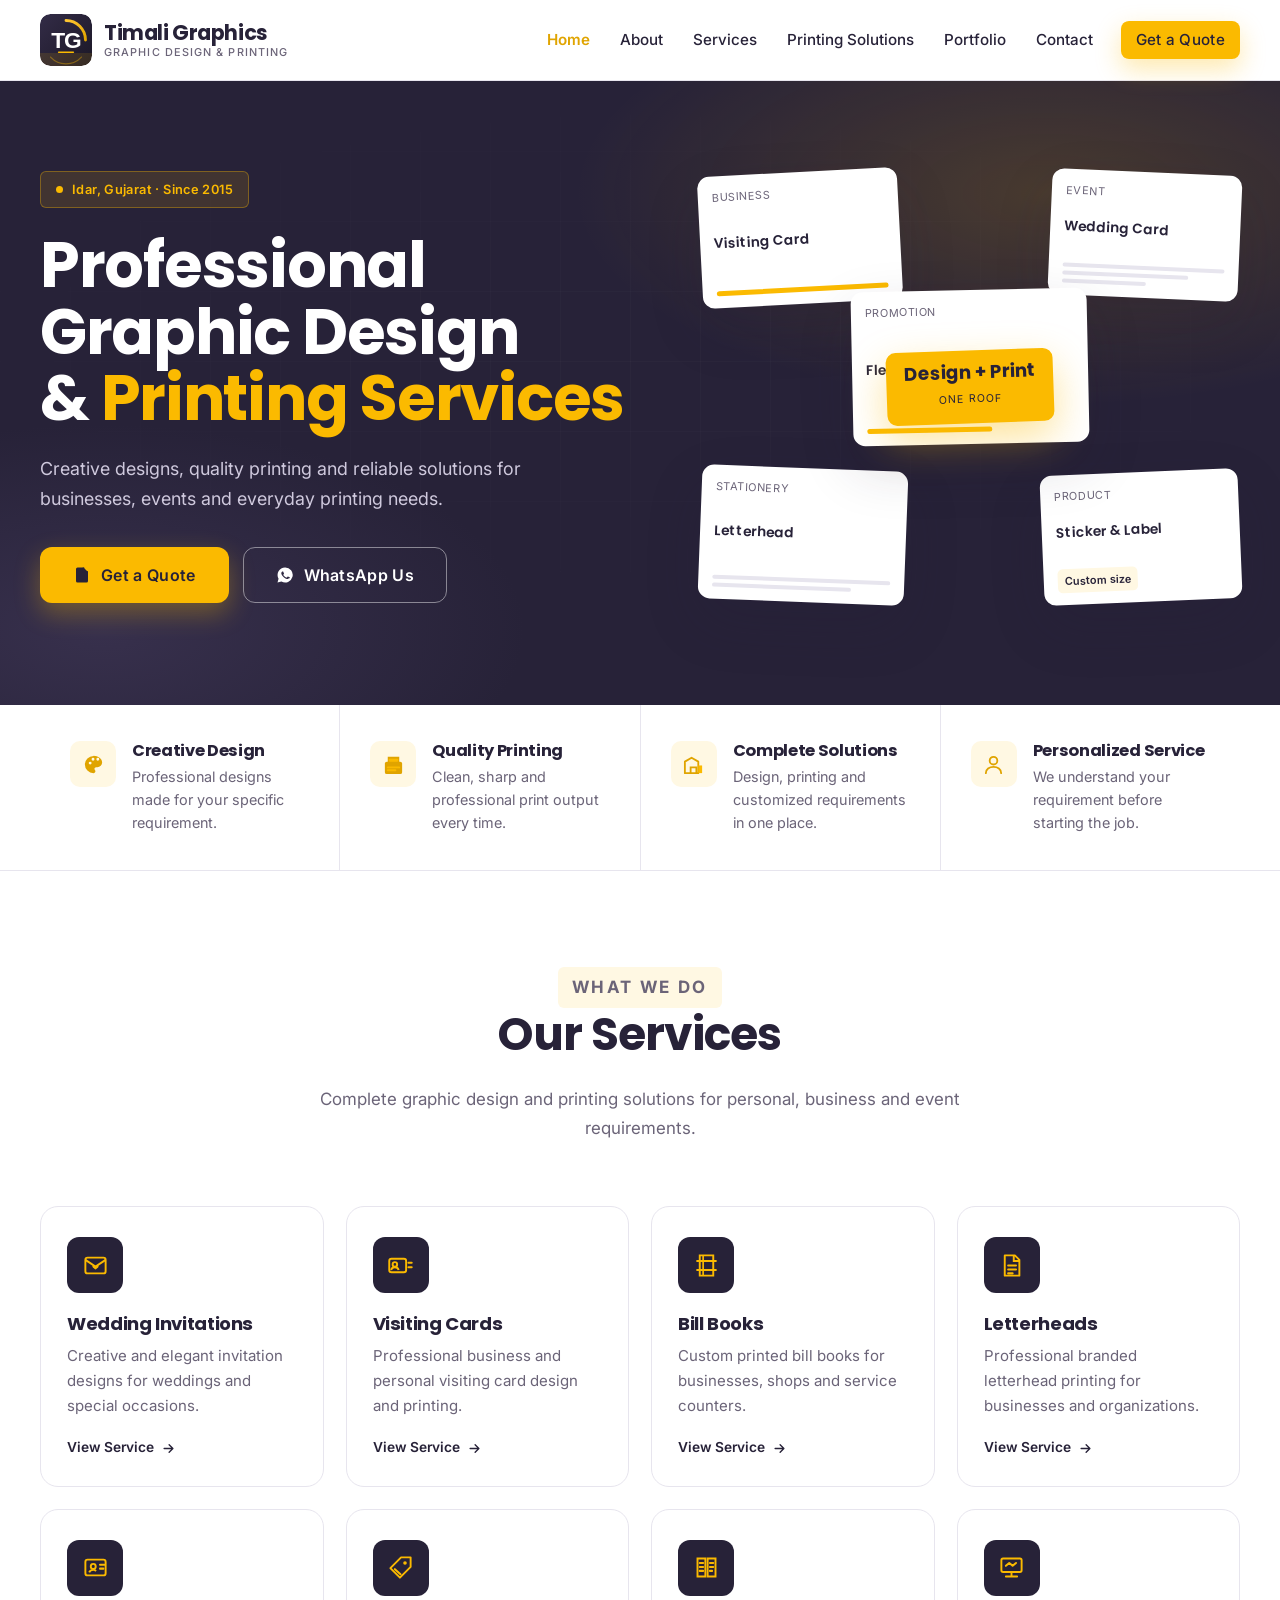
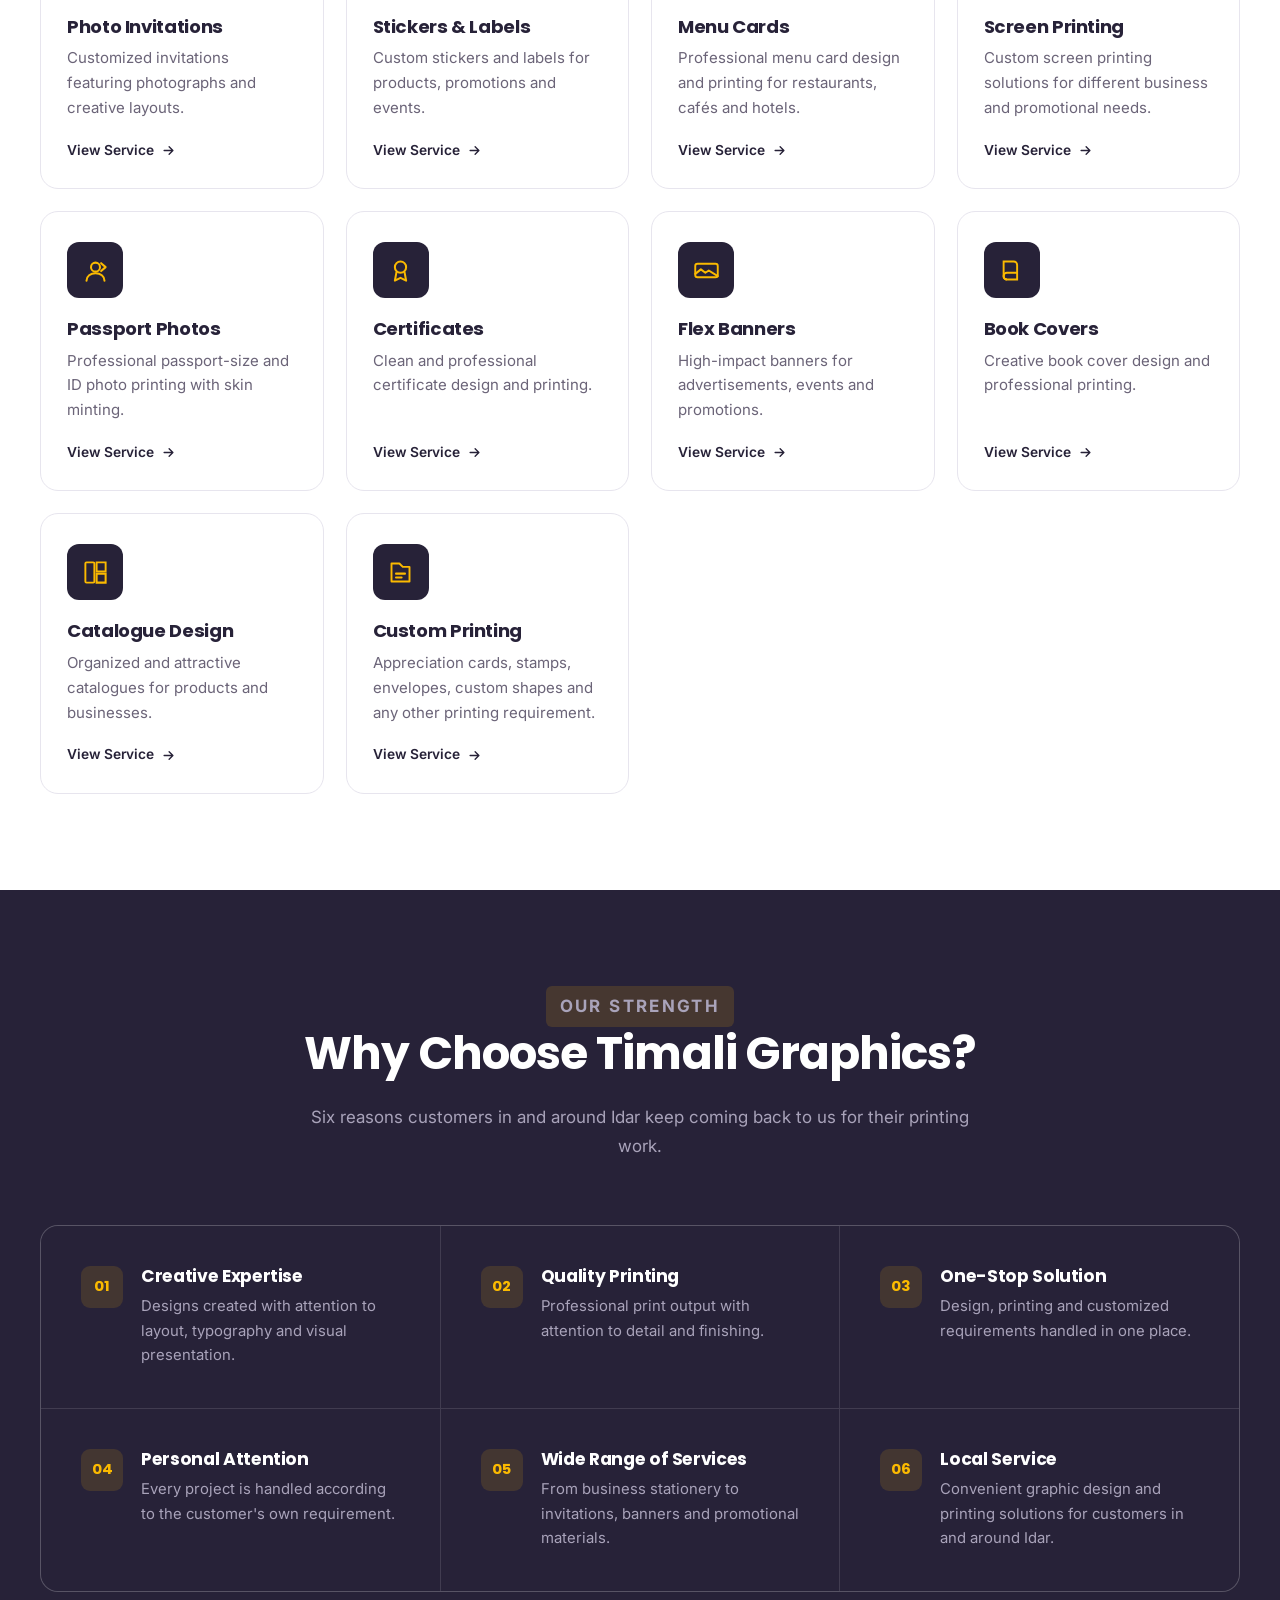
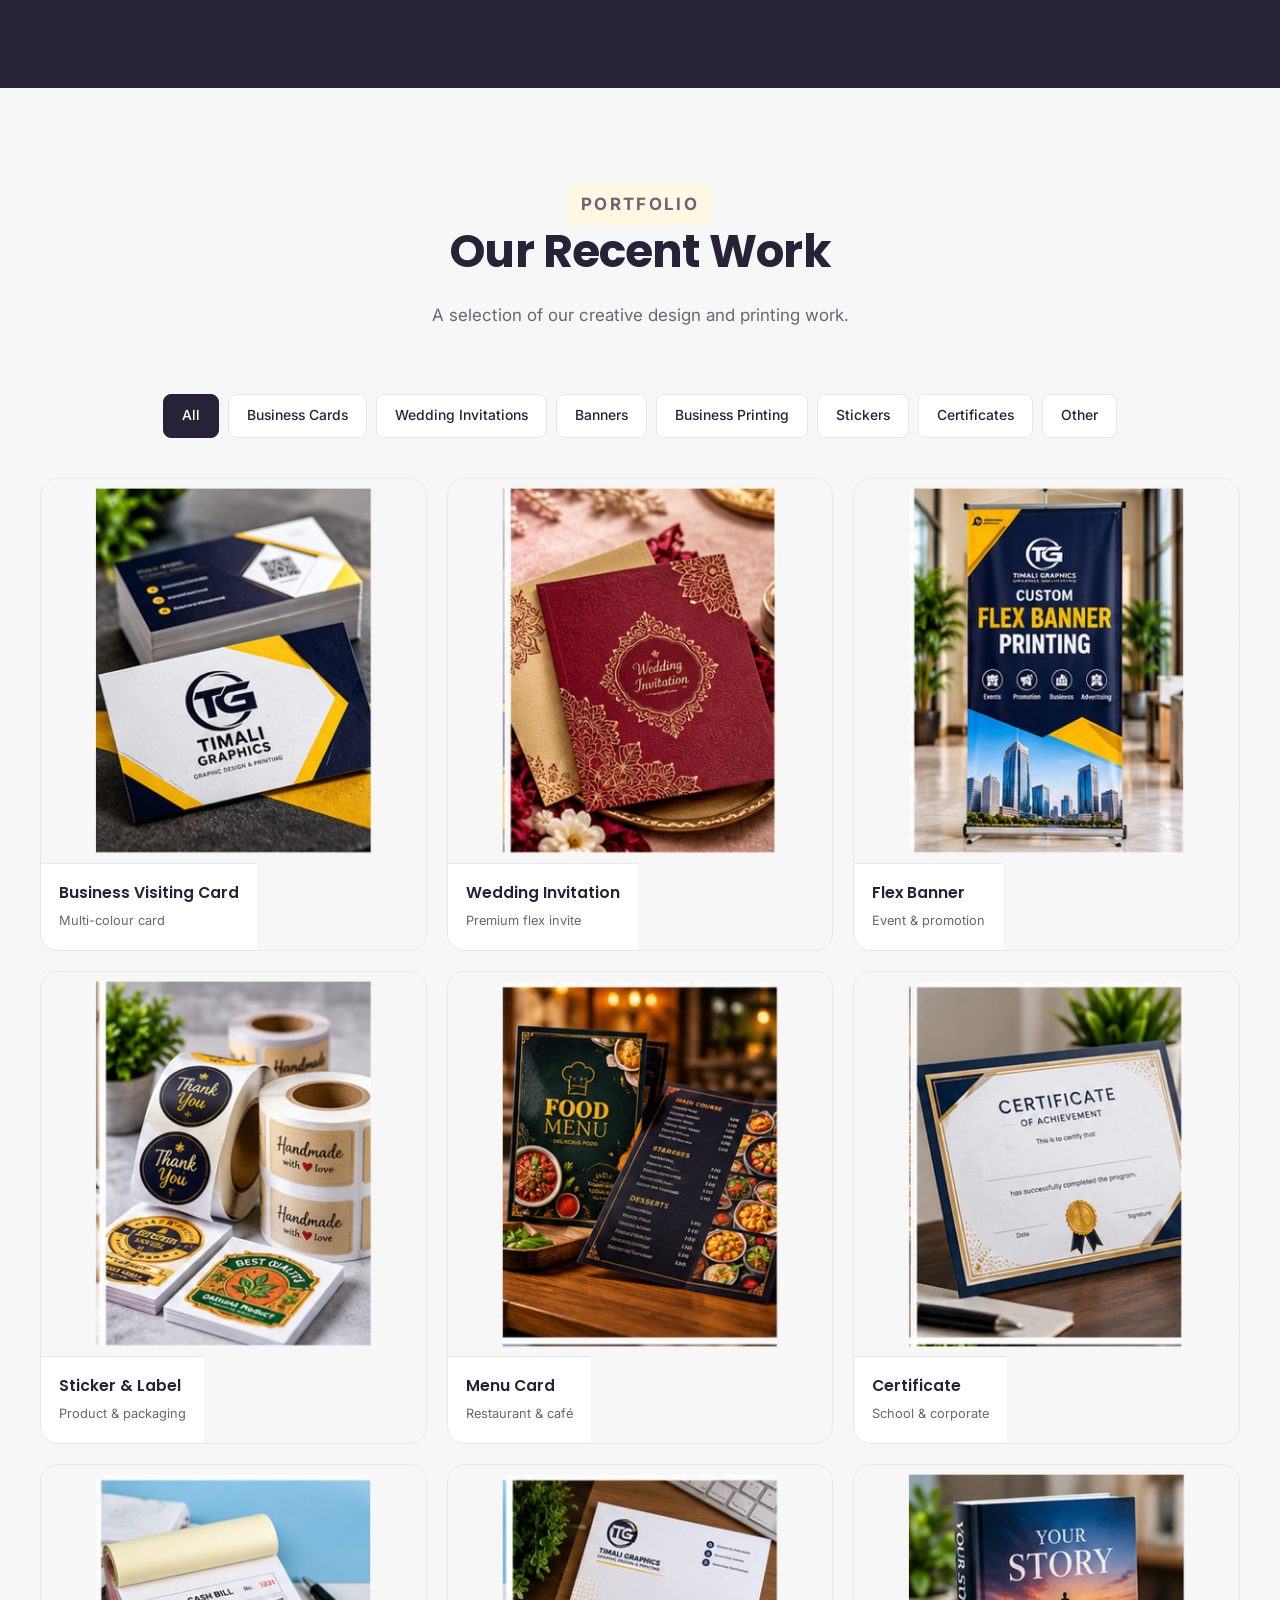
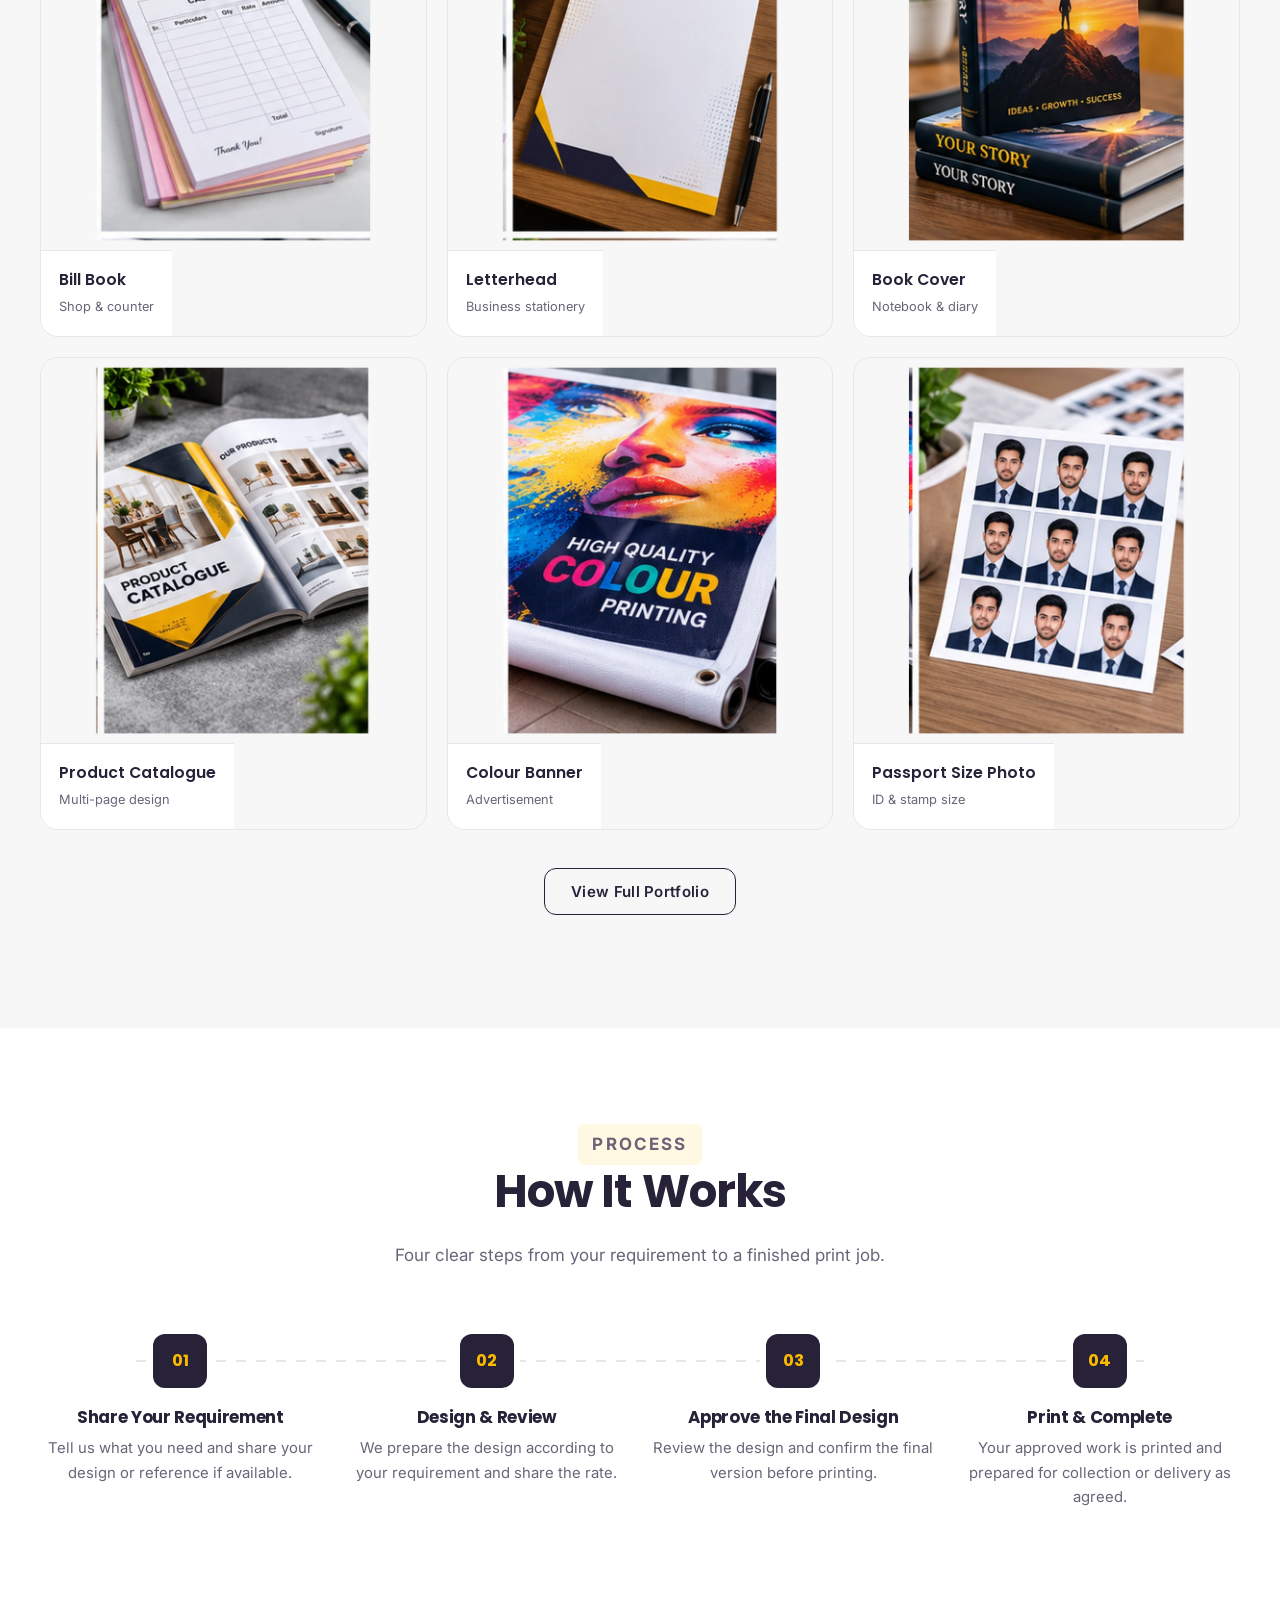
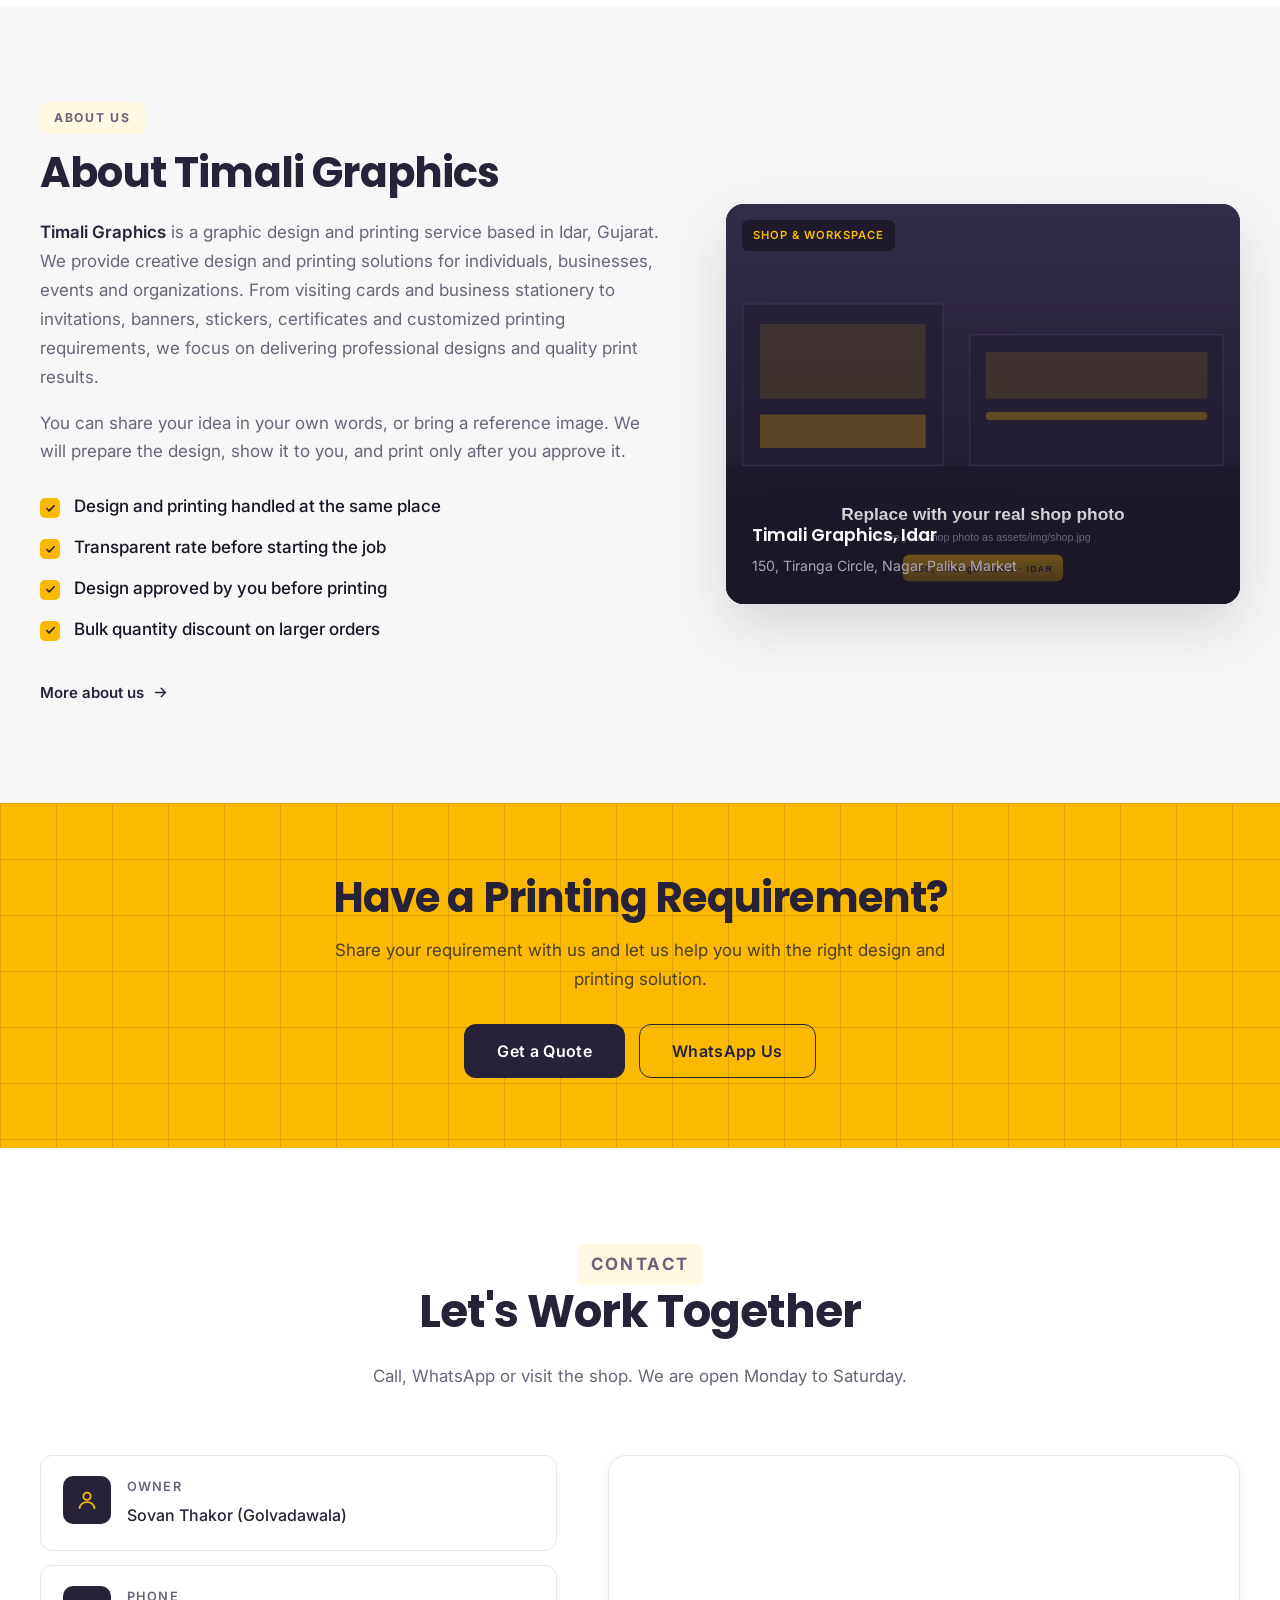
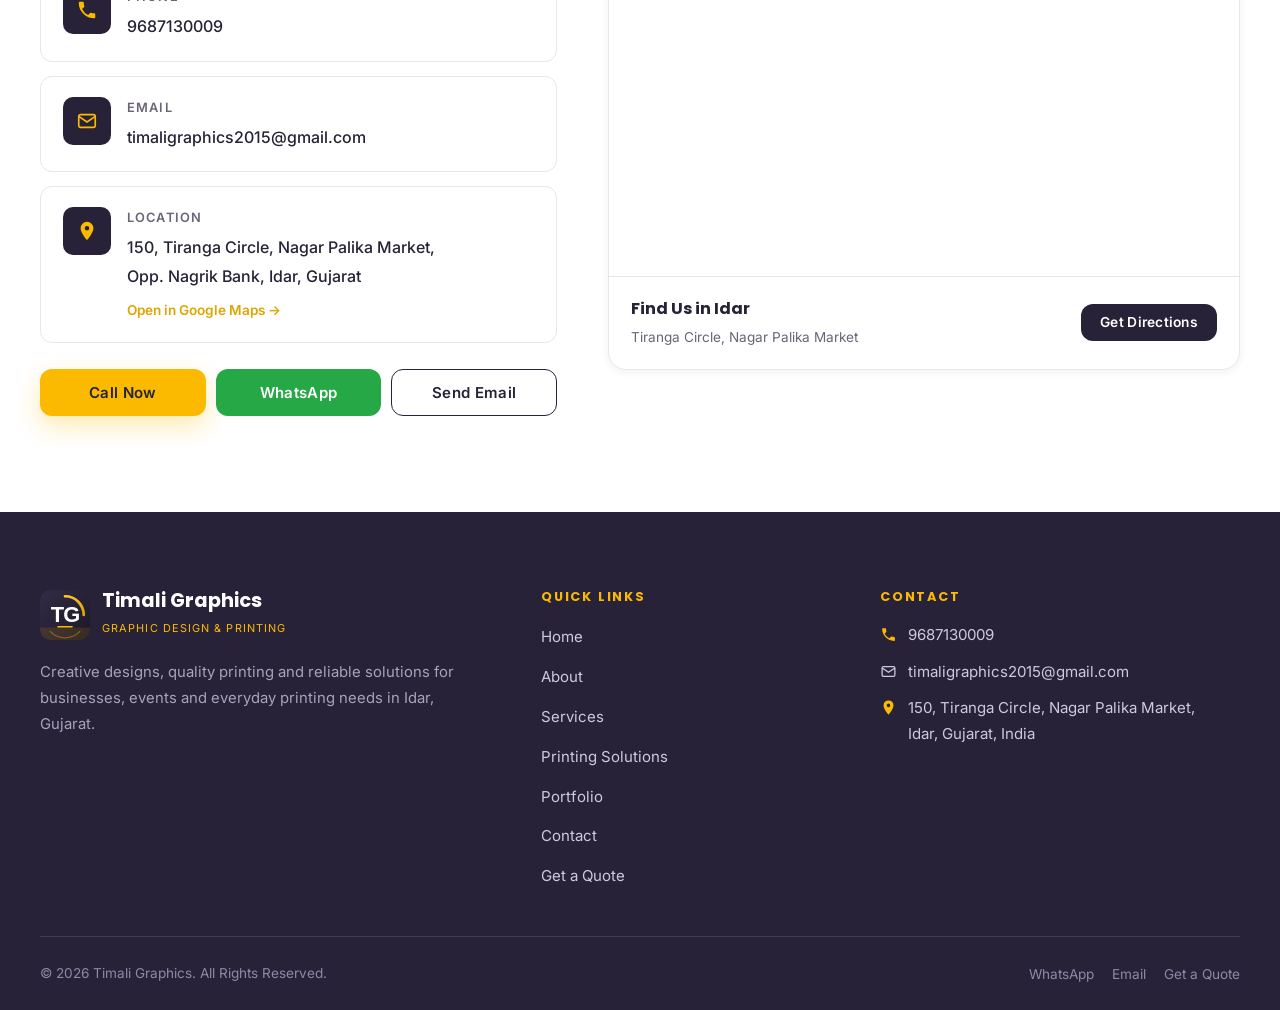
==== index.html @ a19d9b28 "Initial commit: Timali Graphics website Multi-page static website for Timali Graphics, Idar (Gujarat" ====
<!DOCTYPE html>
<html lang="en">
<head>
<meta charset="UTF-8">
<meta name="viewport" content="width=device-width, initial-scale=1.0">
<title>Timali Graphics | Graphic Design &amp; Printing Services in Idar</title>
<meta name="description" content="Timali Graphics provides graphic design and printing services in Idar, Gujarat, including visiting cards, wedding invitations, banners, stationery, stickers, certificates and more.">
<meta name="keywords" content="graphic design services in Idar, printing services in Idar, visiting card printing in Idar, wedding card printing in Idar, flex banner printing in Idar, printing shop in Idar, Timali Graphics">
<meta name="author" content="Timali Graphics">
<meta name="robots" content="index, follow">
<meta name="theme-color" content="#272238">
<link rel="canonical" href="https://timali-graphics.web.app/">

<meta property="og:type" content="website">
<meta property="og:site_name" content="Timali Graphics">
<meta property="og:title" content="Timali Graphics | Graphic Design &amp; Printing Services in Idar">
<meta property="og:description" content="Creative designs, quality printing and reliable solutions for businesses, events and everyday printing needs.">
<meta property="og:image" content="assets/img/logo.svg">
<meta property="og:url" content="https://timali-graphics.web.app/">
<meta name="twitter:card" content="summary_large_image">

<link rel="icon" type="image/svg+xml" href="assets/img/logo.svg">
<link rel="apple-touch-icon" href="assets/img/logo.svg">
<script>document.documentElement.className += ' js';</script>
<link rel="preconnect" href="https://fonts.googleapis.com">
<link rel="preconnect" href="https://fonts.gstatic.com" crossorigin>
<link href="https://fonts.googleapis.com/css2?family=Poppins:wght@600;700&family=Inter:wght@400;500;600&display=swap" rel="stylesheet">
<link rel="stylesheet" href="assets/css/style.css">
</head>
<body>

<!-- ===================== HEADER ===================== -->
<header class="header">
  <div class="wrap header__in">
    <a class="brand" href="index.html">
      <img src="assets/img/logo.svg" alt="Timali Graphics logo" width="52" height="52">
      <span class="brand__txt">
        <b>Timali Graphics</b>
        <small>Graphic Design &amp; Printing</small>
      </span>
    </a>

    <nav class="nav" id="nav" aria-label="Main navigation">
      <a href="index.html">Home</a>
      <a href="about.html">About</a>
      <a href="services.html">Services</a>
      <a href="solutions.html">Printing Solutions</a>
      <a href="portfolio.html">Portfolio</a>
      <a href="contact.html">Contact</a>
      <a class="btn btn--primary btn--sm header__cta" href="quote.html">Get a Quote</a>
    </nav>

    <button class="burger" id="burger" aria-label="Open menu" aria-expanded="false" aria-controls="nav">
      <span></span><span></span><span></span>
    </button>
  </div>
</header>

<!-- ===================== HERO ===================== -->
<section class="hero">
  <div class="wrap hero__in">
    <div class="hero__copy">
      <p class="pill reveal"><span class="pill__dot"></span> Idar, Gujarat · Since 2015</p>

      <h1 class="reveal">Professional Graphic Design<br>&amp; <em>Printing Services</em></h1>

      <p class="hero__lead reveal">
        Creative designs, quality printing and reliable solutions for businesses,
        events and everyday printing needs.
      </p>

      <div class="hero__actions reveal">
        <a class="btn btn--primary btn--lg" href="quote.html">
          <svg class="i" viewBox="0 0 24 24"><path d="M14 2H6a2 2 0 0 0-2 2v16a2 2 0 0 0 2 2h12a2 2 0 0 0 2-2V8z"/><path d="M14 2v6h6" fill="none" stroke="currentColor" stroke-width="2"/><path d="M9 13h6M9 17h4" fill="none" stroke="currentColor" stroke-width="2" stroke-linecap="round"/></svg>
          Get a Quote
        </a>
        <a class="btn btn--ghost btn--lg" href="#" data-wa="Hello Timali Graphics, I would like to enquire about your printing services.">
          <svg class="i" viewBox="0 0 24 24"><path d="M12 2a10 10 0 0 0-8.6 15L2 22l5.2-1.4A10 10 0 1 0 12 2zm5.5 14c-.2.6-1.2 1.2-1.7 1.2-.5.1-1 .2-3.2-.7-2.7-1.1-4.4-3.9-4.5-4.1-.1-.2-1-1.4-1-2.6s.6-1.8.9-2.1c.2-.2.5-.3.7-.3h.5c.2 0 .4 0 .6.5l.8 2c.1.2.1.4 0 .6l-.4.5-.3.3c-.1.1-.3.3-.1.6.2.3.8 1.3 1.7 2.1 1.1 1 2 1.3 2.3 1.4.3.1.5.1.7-.1l.9-1.1c.2-.2.4-.2.6-.1l2 1c.2.1.4.2.4.3.1.2.1.7-.1 1.3z"/></svg>
          WhatsApp Us
        </a>
      </div>
    </div>

    <!-- Work collage: CSS mockups. Replace with real work photos when available. -->
    <div class="collage reveal" aria-label="Sample of our printing work">
      <div class="collage__item collage__item--1">
        <small>Business</small>
        <b>Visiting Card</b>
        <div class="collage__bar"></div>
      </div>
      <div class="collage__item collage__item--2">
        <small>Event</small>
        <b>Wedding Card</b>
        <div class="collage__lines"><i></i><i></i><i></i></div>
      </div>
      <div class="collage__item collage__item--3">
        <small>Promotion</small>
        <b>Flex Banner</b>
        <div class="collage__bar" style="width:60%"></div>
      </div>
      <div class="collage__item collage__item--4">
        <small>Stationery</small>
        <b>Letterhead</b>
        <div class="collage__lines"><i></i><i></i></div>
      </div>
      <div class="collage__item collage__item--5">
        <small>Product</small>
        <b>Sticker &amp; Label</b>
        <div class="collage__chip">Custom size</div>
      </div>
      <div class="collage__badge">
        <b>Design + Print</b>
        <small>One Roof</small>
      </div>
    </div>
  </div>
</section>

<!-- ===================== TRUST HIGHLIGHTS ===================== -->
<section class="trust">
  <div class="wrap">
    <div class="trust__grid">
      <div class="trust__cell reveal">
        <span class="trust__ic"><svg viewBox="0 0 24 24"><path d="M12 3a9 9 0 0 0 0 18c1.1 0 2-.9 2-2 0-.5-.2-1-.6-1.3-.3-.4-.4-.8-.4-1.2 0-.9.8-1.7 1.7-1.7H16a5 5 0 0 0 5-5c0-3.9-4-7-9-7zm-3.5 9a1.5 1.5 0 1 1 0-3 1.5 1.5 0 0 1 0 3zm3-4a1.5 1.5 0 1 1 0-3 1.5 1.5 0 0 1 0 3zm5 0a1.5 1.5 0 1 1 0-3 1.5 1.5 0 0 1 0 3z"/></svg></span>
        <div>
          <h3>Creative Design</h3>
          <p>Professional designs made for your specific requirement.</p>
        </div>
      </div>
      <div class="trust__cell reveal">
        <span class="trust__ic"><svg viewBox="0 0 24 24"><path d="M6 9V4h12v5h1a2 2 0 0 1 2 2v9a2 2 0 0 1-2 2H5a2 2 0 0 1-2-2v-9a2 2 0 0 1 2-2z"/><rect x="7" y="6" width="10" height="3" rx="1" fill="#FBBA00"/><path d="M6 15h12M6 18h8" stroke="#FBBA00" stroke-width="2" stroke-linecap="round"/></svg></span>
        <div>
          <h3>Quality Printing</h3>
          <p>Clean, sharp and professional print output every time.</p>
        </div>
      </div>
      <div class="trust__cell reveal">
        <span class="trust__ic"><svg viewBox="0 0 24 24"><path d="M3 21V9l7-4 7 4v12z" fill="none" stroke="currentColor" stroke-width="1.9" stroke-linejoin="round"/><path d="M9 21v-6h6v6" fill="none" stroke="currentColor" stroke-width="1.9"/><path d="M17 13h4v8h-4z" fill="#FBBA00"/></svg></span>
        <div>
          <h3>Complete Solutions</h3>
          <p>Design, printing and customized requirements in one place.</p>
        </div>
      </div>
      <div class="trust__cell reveal">
        <span class="trust__ic"><svg viewBox="0 0 24 24"><circle cx="12" cy="8" r="4" fill="none" stroke="currentColor" stroke-width="1.9"/><path d="M4 21c0-4 3.6-6.5 8-6.5s8 2.5 8 6.5" fill="none" stroke="currentColor" stroke-width="1.9" stroke-linecap="round"/></svg></span>
        <div>
          <h3>Personalized Service</h3>
          <p>We understand your requirement before starting the job.</p>
        </div>
      </div>
    </div>
  </div>
</section>

<!-- ===================== SERVICES ===================== -->
<section class="sec" id="services">
  <div class="wrap">
    <header class="sec__head reveal">
      <p class="eyebrow">What we do</p>
      <h2>Our Services</h2>
      <p>Complete graphic design and printing solutions for personal, business and event requirements.</p>
    </header>

    <div class="services__grid">

      <article class="svc reveal">
        <span class="svc__ic"><svg viewBox="0 0 24 24"><rect x="3" y="5" width="18" height="14" rx="2" fill="none" stroke="currentColor" stroke-width="1.7"/><path d="M3 7l9 6 9-6" fill="none" stroke="currentColor" stroke-width="1.7"/><path d="M12 12.4c-1.3-1.5-3.4-.6-2.6.9.5.9 1.7 1.6 2.6 2.2.9-.6 2.1-1.3 2.6-2.2.8-1.5-1.3-2.4-2.6-.9z" fill="currentColor"/></svg></span>
        <h3>Wedding Invitations</h3>
        <p>Creative and elegant invitation designs for weddings and special occasions.</p>
        <a class="svc__more" href="services.html#wedding-invitations">View Service
          <svg viewBox="0 0 24 24"><path d="M5 12h13M13 6l6 6-6 6"/></svg></a>
      </article>

      <article class="svc reveal">
        <span class="svc__ic"><svg viewBox="0 0 24 24"><rect x="2" y="6" width="15" height="12" rx="2" fill="none" stroke="currentColor" stroke-width="1.7"/><circle cx="7" cy="11" r="2" fill="none" stroke="currentColor" stroke-width="1.7"/><path d="M3.6 16c.6-1.6 1.8-2.4 3.4-2.4S9.8 14.4 10.4 16" fill="none" stroke="currentColor" stroke-width="1.7"/><path d="M19 9.5h3M19 13.5h3" stroke="currentColor" stroke-width="1.7" stroke-linecap="round"/></svg></span>
        <h3>Visiting Cards</h3>
        <p>Professional business and personal visiting card design and printing.</p>
        <a class="svc__more" href="services.html#visiting-cards">View Service
          <svg viewBox="0 0 24 24"><path d="M5 12h13M13 6l6 6-6 6"/></svg></a>
      </article>

      <article class="svc reveal">
        <span class="svc__ic"><svg viewBox="0 0 24 24"><path d="M6 3h12v18H6z" fill="none" stroke="currentColor" stroke-width="1.7"/><path d="M3 8h18M3 16h18" stroke="currentColor" stroke-width="1.7"/><path d="M9 3v18" stroke="currentColor" stroke-width="1.5"/></svg></span>
        <h3>Bill Books</h3>
        <p>Custom printed bill books for businesses, shops and service counters.</p>
        <a class="svc__more" href="services.html#bill-books">View Service
          <svg viewBox="0 0 24 24"><path d="M5 12h13M13 6l6 6-6 6"/></svg></a>
      </article>

      <article class="svc reveal">
        <span class="svc__ic"><svg viewBox="0 0 24 24"><path d="M6 3h9l4 4v14H6z" fill="none" stroke="currentColor" stroke-width="1.7" stroke-linejoin="round"/><path d="M14 3v5h5" fill="none" stroke="currentColor" stroke-width="1.7"/><path d="M9 12h7M9 15.5h7M9 19h4" stroke="#FBBA00" stroke-width="1.8" stroke-linecap="round"/></svg></span>
        <h3>Letterheads</h3>
        <p>Professional branded letterhead printing for businesses and organizations.</p>
        <a class="svc__more" href="services.html#letterheads">View Service
          <svg viewBox="0 0 24 24"><path d="M5 12h13M13 6l6 6-6 6"/></svg></a>
      </article>

      <article class="svc reveal">
        <span class="svc__ic"><svg viewBox="0 0 24 24"><rect x="3" y="5" width="18" height="14" rx="2" fill="none" stroke="currentColor" stroke-width="1.7"/><circle cx="10" cy="11" r="2.2" fill="none" stroke="currentColor" stroke-width="1.7"/><path d="M6.4 16.4c.6-1.5 2-2.3 3.6-2.3 1 0 1.9.4 2.5 1" fill="none" stroke="currentColor" stroke-width="1.7"/><path d="M16 9.5h4M16 13h3" stroke="#FBBA00" stroke-width="1.8" stroke-linecap="round"/></svg></span>
        <h3>Photo Invitations</h3>
        <p>Customized invitations featuring photographs and creative layouts.</p>
        <a class="svc__more" href="services.html#photo-invitations">View Service
          <svg viewBox="0 0 24 24"><path d="M5 12h13M13 6l6 6-6 6"/></svg></a>
      </article>

      <article class="svc reveal">
        <span class="svc__ic"><svg viewBox="0 0 24 24"><path d="M3 12.5 12.5 3H21v8.5L11.5 21z" fill="none" stroke="currentColor" stroke-width="1.7" stroke-linejoin="round"/><circle cx="16" cy="8" r="1.6" fill="#FBBA00"/><path d="M7 13.5 12 18" stroke="#FBBA00" stroke-width="1.8" stroke-linecap="round"/></svg></span>
        <h3>Stickers &amp; Labels</h3>
        <p>Custom stickers and labels for products, promotions and events.</p>
        <a class="svc__more" href="services.html#stickers-labels">View Service
          <svg viewBox="0 0 24 24"><path d="M5 12h13M13 6l6 6-6 6"/></svg></a>
      </article>

      <article class="svc reveal">
        <span class="svc__ic"><svg viewBox="0 0 24 24"><path d="M4 4h7v16H4z" fill="none" stroke="currentColor" stroke-width="1.7"/><path d="M13 4h7v16h-7z" fill="none" stroke="currentColor" stroke-width="1.7"/><path d="M6 8h3M15 8h3M6 11.5h3M15 11.5h3M6 15h3M15 15h2" stroke="#FBBA00" stroke-width="1.8" stroke-linecap="round"/></svg></span>
        <h3>Menu Cards</h3>
        <p>Professional menu card design and printing for restaurants, cafés and hotels.</p>
        <a class="svc__more" href="services.html#menu-cards">View Service
          <svg viewBox="0 0 24 24"><path d="M5 12h13M13 6l6 6-6 6"/></svg></a>
      </article>

      <article class="svc reveal">
        <span class="svc__ic"><svg viewBox="0 0 24 24"><rect x="3" y="4" width="18" height="12" rx="1.5" fill="none" stroke="currentColor" stroke-width="1.7"/><path d="M7 20h10M12 16v4" stroke="currentColor" stroke-width="1.7" stroke-linecap="round"/><path d="M7 10.5 10 8l3 2.5L16 8" fill="none" stroke="#FBBA00" stroke-width="1.8" stroke-linecap="round" stroke-linejoin="round"/></svg></span>
        <h3>Screen Printing</h3>
        <p>Custom screen printing solutions for different business and promotional needs.</p>
        <a class="svc__more" href="services.html#screen-printing">View Service
          <svg viewBox="0 0 24 24"><path d="M5 12h13M13 6l6 6-6 6"/></svg></a>
      </article>

      <article class="svc reveal">
        <span class="svc__ic"><svg viewBox="0 0 24 24"><circle cx="12" cy="9" r="4" fill="none" stroke="currentColor" stroke-width="1.8"/><path d="M4 21c0-4 3.6-6.6 8-6.6s8 2.6 8 6.6" fill="none" stroke="currentColor" stroke-width="1.8" stroke-linecap="round"/><path d="M17 5.5 21 9l-4 3.5" fill="none" stroke="#FBBA00" stroke-width="1.8" stroke-linecap="round" stroke-linejoin="round"/></svg></span>
        <h3>Passport Photos</h3>
        <p>Professional passport-size and ID photo printing with skin minting.</p>
        <a class="svc__more" href="services.html#passport-photos">View Service
          <svg viewBox="0 0 24 24"><path d="M5 12h13M13 6l6 6-6 6"/></svg></a>
      </article>

      <article class="svc reveal">
        <span class="svc__ic"><svg viewBox="0 0 24 24"><circle cx="12" cy="9" r="5" fill="none" stroke="currentColor" stroke-width="1.8"/><path d="m8.5 13-1.5 8 5-2.5 5 2.5-1.5-8" fill="none" stroke="#FBBA00" stroke-width="1.8" stroke-linejoin="round"/></svg></span>
        <h3>Certificates</h3>
        <p>Clean and professional certificate design and printing.</p>
        <a class="svc__more" href="services.html#certificates">View Service
          <svg viewBox="0 0 24 24"><path d="M5 12h13M13 6l6 6-6 6"/></svg></a>
      </article>

      <article class="svc reveal">
        <span class="svc__ic"><svg viewBox="0 0 24 24"><rect x="2" y="6" width="20" height="12" rx="2" fill="none" stroke="currentColor" stroke-width="1.7"/><path d="M2 15l5-4 4 3 3-2 8 5" fill="none" stroke="#FBBA00" stroke-width="1.8" stroke-linecap="round" stroke-linejoin="round"/></svg></span>
        <h3>Flex Banners</h3>
        <p>High-impact banners for advertisements, events and promotions.</p>
        <a class="svc__more" href="services.html#flex-banners">View Service
          <svg viewBox="0 0 24 24"><path d="M5 12h13M13 6l6 6-6 6"/></svg></a>
      </article>

      <article class="svc reveal">
        <span class="svc__ic"><svg viewBox="0 0 24 24"><path d="M5 4h9a3 3 0 0 1 3 3v13H8a3 3 0 0 1-3-3z" fill="none" stroke="currentColor" stroke-width="1.7"/><path d="M8 20a3 3 0 0 1 0-6h9" fill="none" stroke="#FBBA00" stroke-width="1.8"/></svg></span>
        <h3>Book Covers</h3>
        <p>Creative book cover design and professional printing.</p>
        <a class="svc__more" href="services.html#book-covers">View Service
          <svg viewBox="0 0 24 24"><path d="M5 12h13M13 6l6 6-6 6"/></svg></a>
      </article>

      <article class="svc reveal">
        <span class="svc__ic"><svg viewBox="0 0 24 24"><rect x="3" y="3" width="8" height="18" rx="1" fill="none" stroke="currentColor" stroke-width="1.7"/><path d="M13 3h8v8h-8z" fill="none" stroke="currentColor" stroke-width="1.7"/><path d="M13 13h8v8h-8z" fill="none" stroke="#FBBA00" stroke-width="1.8"/></svg></span>
        <h3>Catalogue Design</h3>
        <p>Organized and attractive catalogues for products and businesses.</p>
        <a class="svc__more" href="services.html#catalogue-design">View Service
          <svg viewBox="0 0 24 24"><path d="M5 12h13M13 6l6 6-6 6"/></svg></a>
      </article>

      <article class="svc reveal">
        <span class="svc__ic"><svg viewBox="0 0 24 24"><path d="M4 4h7l3 3h6v13H4z" fill="none" stroke="currentColor" stroke-width="1.7" stroke-linejoin="round"/><path d="M8 13h8M8 16.5h5" stroke="#FBBA00" stroke-width="1.8" stroke-linecap="round"/></svg></span>
        <h3>Custom Printing</h3>
        <p>Appreciation cards, stamps, envelopes, custom shapes and any other printing requirement.</p>
        <a class="svc__more" href="solutions.html">View Service
          <svg viewBox="0 0 24 24"><path d="M5 12h13M13 6l6 6-6 6"/></svg></a>
      </article>

    </div>
  </div>
</section>

<!-- ===================== WHY CHOOSE US ===================== -->
<section class="sec bg-navy">
  <div class="wrap">
    <header class="sec__head reveal">
      <p class="eyebrow">Our strength</p>
      <h2>Why Choose Timali Graphics?</h2>
      <p>Six reasons customers in and around Idar keep coming back to us for their printing work.</p>
    </header>

    <div class="why__grid">
      <div class="why__item reveal"><span class="why__n">01</span><div>
        <h3>Creative Expertise</h3>
        <p>Designs created with attention to layout, typography and visual presentation.</p></div></div>
      <div class="why__item reveal"><span class="why__n">02</span><div>
        <h3>Quality Printing</h3>
        <p>Professional print output with attention to detail and finishing.</p></div></div>
      <div class="why__item reveal"><span class="why__n">03</span><div>
        <h3>One-Stop Solution</h3>
        <p>Design, printing and customized requirements handled in one place.</p></div></div>
      <div class="why__item reveal"><span class="why__n">04</span><div>
        <h3>Personal Attention</h3>
        <p>Every project is handled according to the customer's own requirement.</p></div></div>
      <div class="why__item reveal"><span class="why__n">05</span><div>
        <h3>Wide Range of Services</h3>
        <p>From business stationery to invitations, banners and promotional materials.</p></div></div>
      <div class="why__item reveal"><span class="why__n">06</span><div>
        <h3>Local Service</h3>
        <p>Convenient graphic design and printing solutions for customers in and around Idar.</p></div></div>
    </div>
  </div>
</section>

<!-- ===================== PORTFOLIO ===================== -->
<section class="sec bg-light" id="portfolio">
  <div class="wrap">
    <header class="sec__head reveal">
      <p class="eyebrow">Portfolio</p>
      <h2>Our Recent Work</h2>
      <p>A selection of our creative design and printing work.</p>
    </header>

    <div class="filters reveal" data-filters role="group" aria-label="Filter portfolio by category">
      <button class="filter active" data-filter="all" aria-pressed="true">All</button>
      <button class="filter" data-filter="cards" aria-pressed="false">Business Cards</button>
      <button class="filter" data-filter="invitation" aria-pressed="false">Wedding Invitations</button>
      <button class="filter" data-filter="banner" aria-pressed="false">Banners</button>
      <button class="filter" data-filter="stationery" aria-pressed="false">Business Printing</button>
      <button class="filter" data-filter="sticker" aria-pressed="false">Stickers</button>
      <button class="filter" data-filter="certificate" aria-pressed="false">Certificates</button>
      <button class="filter" data-filter="other" aria-pressed="false">Other</button>
    </div>

    <div class="pf-grid">
      <button class="pf-item reveal" data-cat="cards" data-cat-label="Business Cards"
              data-title="Business Visiting Card" data-full="assets/img/portfolio/01-visiting-card.webp">
        <span class="pf-item__zoom"><svg viewBox="0 0 24 24"><circle cx="11" cy="11" r="7"/><path d="m20 20-3.5-3.5M11 8v6M8 11h6"/></svg></span>
        <img src="assets/img/portfolio/01-visiting-card.webp" alt="Business visiting card designed and printed by Timali Graphics" loading="lazy" width="800" height="600">
        <span class="pf-item__body"><b>Business Visiting Card</b><small>Multi-colour card</small></span>
      </button>

      <button class="pf-item reveal" data-cat="invitation" data-cat-label="Wedding Invitations"
              data-title="Wedding Invitation Card" data-full="assets/img/portfolio/02-wedding-invitation.webp">
        <span class="pf-item__zoom"><svg viewBox="0 0 24 24"><circle cx="11" cy="11" r="7"/><path d="m20 20-3.5-3.5M11 8v6M8 11h6"/></svg></span>
        <img src="assets/img/portfolio/02-wedding-invitation.webp" alt="Wedding invitation card design by Timali Graphics" loading="lazy" width="800" height="600">
        <span class="pf-item__body"><b>Wedding Invitation</b><small>Premium flex invite</small></span>
      </button>

      <button class="pf-item reveal" data-cat="banner" data-cat-label="Banners"
              data-title="Flex Banner" data-full="assets/img/portfolio/03-flex-banner.webp">
        <span class="pf-item__zoom"><svg viewBox="0 0 24 24"><circle cx="11" cy="11" r="7"/><path d="m20 20-3.5-3.5M11 8v6M8 11h6"/></svg></span>
        <img src="assets/img/portfolio/03-flex-banner.webp" alt="Flex banner printing by Timali Graphics" loading="lazy" width="800" height="600">
        <span class="pf-item__body"><b>Flex Banner</b><small>Event &amp; promotion</small></span>
      </button>

      <button class="pf-item reveal" data-cat="sticker" data-cat-label="Stickers"
              data-title="Sticker &amp; Label" data-full="assets/img/portfolio/04-sticker.webp">
        <span class="pf-item__zoom"><svg viewBox="0 0 24 24"><circle cx="11" cy="11" r="7"/><path d="m20 20-3.5-3.5M11 8v6M8 11h6"/></svg></span>
        <img src="assets/img/portfolio/04-sticker.webp" alt="Custom sticker and label printing by Timali Graphics" loading="lazy" width="800" height="600">
        <span class="pf-item__body"><b>Sticker &amp; Label</b><small>Product &amp; packaging</small></span>
      </button>

      <button class="pf-item reveal" data-cat="stationery" data-cat-label="Business Printing"
              data-title="Menu Card" data-full="assets/img/portfolio/05-menu-card.webp">
        <span class="pf-item__zoom"><svg viewBox="0 0 24 24"><circle cx="11" cy="11" r="7"/><path d="m20 20-3.5-3.5M11 8v6M8 11h6"/></svg></span>
        <img src="assets/img/portfolio/05-menu-card.webp" alt="Restaurant menu card designed by Timali Graphics" loading="lazy" width="800" height="600">
        <span class="pf-item__body"><b>Menu Card</b><small>Restaurant &amp; café</small></span>
      </button>

      <button class="pf-item reveal" data-cat="certificate" data-cat-label="Certificates"
              data-title="Certificate Printing" data-full="assets/img/portfolio/06-certificate.webp">
        <span class="pf-item__zoom"><svg viewBox="0 0 24 24"><circle cx="11" cy="11" r="7"/><path d="m20 20-3.5-3.5M11 8v6M8 11h6"/></svg></span>
        <img src="assets/img/portfolio/06-certificate.webp" alt="Certificate design and printing by Timali Graphics" loading="lazy" width="800" height="600">
        <span class="pf-item__body"><b>Certificate</b><small>School &amp; corporate</small></span>
      </button>

      <button class="pf-item reveal" data-cat="stationery" data-cat-label="Business Printing"
              data-title="Bill Book" data-full="assets/img/portfolio/07-bill-book.webp">
        <span class="pf-item__zoom"><svg viewBox="0 0 24 24"><circle cx="11" cy="11" r="7"/><path d="m20 20-3.5-3.5M11 8v6M8 11h6"/></svg></span>
        <img src="assets/img/portfolio/07-bill-book.webp" alt="Custom bill book printing by Timali Graphics" loading="lazy" width="800" height="600">
        <span class="pf-item__body"><b>Bill Book</b><small>Shop &amp; counter</small></span>
      </button>

      <button class="pf-item reveal" data-cat="stationery" data-cat-label="Business Printing"
              data-title="Letterhead" data-full="assets/img/portfolio/08-letterhead.webp">
        <span class="pf-item__zoom"><svg viewBox="0 0 24 24"><circle cx="11" cy="11" r="7"/><path d="m20 20-3.5-3.5M11 8v6M8 11h6"/></svg></span>
        <img src="assets/img/portfolio/08-letterhead.webp" alt="Business letterhead printing by Timali Graphics" loading="lazy" width="800" height="600">
        <span class="pf-item__body"><b>Letterhead</b><small>Business stationery</small></span>
      </button>

      <button class="pf-item reveal" data-cat="other" data-cat-label="Other"
              data-title="Book Cover" data-full="assets/img/portfolio/09-book-cover.webp">
        <span class="pf-item__zoom"><svg viewBox="0 0 24 24"><circle cx="11" cy="11" r="7"/><path d="m20 20-3.5-3.5M11 8v6M8 11h6"/></svg></span>
        <img src="assets/img/portfolio/09-book-cover.webp" alt="Book cover design by Timali Graphics" loading="lazy" width="800" height="600">
        <span class="pf-item__body"><b>Book Cover</b><small>Notebook &amp; diary</small></span>
      </button>

      <button class="pf-item reveal" data-cat="other" data-cat-label="Other"
              data-title="Product Catalogue" data-full="assets/img/portfolio/10-catalogue.webp">
        <span class="pf-item__zoom"><svg viewBox="0 0 24 24"><circle cx="11" cy="11" r="7"/><path d="m20 20-3.5-3.5M11 8v6M8 11h6"/></svg></span>
        <img src="assets/img/portfolio/10-catalogue.webp" alt="Product catalogue design by Timali Graphics" loading="lazy" width="800" height="600">
        <span class="pf-item__body"><b>Product Catalogue</b><small>Multi-page design</small></span>
      </button>

      <button class="pf-item reveal" data-cat="banner" data-cat-label="Banners"
              data-title="Colour Banner" data-full="assets/img/portfolio/11-colour-banner.webp">
        <span class="pf-item__zoom"><svg viewBox="0 0 24 24"><circle cx="11" cy="11" r="7"/><path d="m20 20-3.5-3.5M11 8v6M8 11h6"/></svg></span>
        <img src="assets/img/portfolio/11-colour-banner.webp" alt="Full colour banner printing by Timali Graphics" loading="lazy" width="800" height="600">
        <span class="pf-item__body"><b>Colour Banner</b><small>Advertisement</small></span>
      </button>

      <button class="pf-item reveal" data-cat="other" data-cat-label="Other"
              data-title="Passport Size Photo" data-full="assets/img/portfolio/12-passport-photo.webp">
        <span class="pf-item__zoom"><svg viewBox="0 0 24 24"><circle cx="11" cy="11" r="7"/><path d="m20 20-3.5-3.5M11 8v6M8 11h6"/></svg></span>
        <img src="assets/img/portfolio/12-passport-photo.webp" alt="Passport size photo printing by Timali Graphics" loading="lazy" width="800" height="600">
        <span class="pf-item__body"><b>Passport Size Photo</b><small>ID &amp; stamp size</small></span>
      </button>
    </div>

    <p class="pf-empty" data-pf-empty>No work in this category yet.</p>

    <p class="center" style="margin-top:38px">
      <a class="btn btn--outline" href="portfolio.html">View Full Portfolio</a>
    </p>
  </div>
</section>

<!-- ===================== HOW IT WORKS ===================== -->
<section class="sec">
  <div class="wrap">
    <header class="sec__head reveal">
      <p class="eyebrow">Process</p>
      <h2>How It Works</h2>
      <p>Four clear steps from your requirement to a finished print job.</p>
    </header>

    <ol class="steps">
      <li class="step reveal"><span class="step__n">01</span>
        <h3>Share Your Requirement</h3>
        <p>Tell us what you need and share your design or reference if available.</p></li>
      <li class="step reveal"><span class="step__n">02</span>
        <h3>Design &amp; Review</h3>
        <p>We prepare the design according to your requirement and share the rate.</p></li>
      <li class="step reveal"><span class="step__n">03</span>
        <h3>Approve the Final Design</h3>
        <p>Review the design and confirm the final version before printing.</p></li>
      <li class="step reveal"><span class="step__n">04</span>
        <h3>Print &amp; Complete</h3>
        <p>Your approved work is printed and prepared for collection or delivery as agreed.</p></li>
    </ol>
  </div>
</section>

<!-- ===================== ABOUT ===================== -->
<section class="sec bg-light" id="about">
  <div class="wrap about__in">
    <div class="about__copy reveal">
      <p class="eyebrow">About us</p>
      <h2>About Timali Graphics</h2>
      <p>
        <strong>Timali Graphics</strong> is a graphic design and printing service based in Idar, Gujarat.
        We provide creative design and printing solutions for individuals, businesses, events and organizations.
        From visiting cards and business stationery to invitations, banners, stickers, certificates and customized
        printing requirements, we focus on delivering professional designs and quality print results.
      </p>
      <p>
        You can share your idea in your own words, or bring a reference image. We will prepare the design,
        show it to you, and print only after you approve it.
      </p>
      <ul class="ticks">
        <li>Design and printing handled at the same place</li>
        <li>Transparent rate before starting the job</li>
        <li>Design approved by you before printing</li>
        <li>Bulk quantity discount on larger orders</li>
      </ul>
      <a class="link-arrow" href="about.html">More about us
        <svg viewBox="0 0 24 24"><path d="M5 12h13M13 6l6 6-6 6"/></svg></a>
    </div>

    <div class="figure reveal">
      <span class="figure__note">Shop &amp; Workspace</span>
      <!-- Replace this placeholder with a real photo of your shop: assets/img/shop.jpg -->
      <img src="assets/img/shop-placeholder.svg" alt="Timali Graphics shop at 150, Tiranga Circle, Nagar Palika Market, Idar" loading="lazy" width="800" height="600">
      <div class="figure__cap">
        <b>Timali Graphics, Idar</b>
        <small>150, Tiranga Circle, Nagar Palika Market</small>
      </div>
    </div>
  </div>
</section>

<!-- ===================== CTA ===================== -->
<section class="sec sec--tight cta">
  <div class="wrap cta__in">
    <h2 class="reveal">Have a Printing Requirement?</h2>
    <p class="reveal">Share your requirement with us and let us help you with the right design and printing solution.</p>
    <div class="cta__actions reveal">
      <a class="btn btn--dark btn--lg" href="quote.html">Get a Quote</a>
      <a class="btn btn--outline btn--lg" href="#" data-wa="Hello Timali Graphics, I would like to enquire about your printing services.">WhatsApp Us</a>
    </div>
  </div>
</section>

<!-- ===================== CONTACT + MAP ===================== -->
<section class="sec" id="contact">
  <div class="wrap">
    <header class="sec__head reveal">
      <p class="eyebrow">Contact</p>
      <h2>Let's Work Together</h2>
      <p>Call, WhatsApp or visit the shop. We are open Monday to Saturday.</p>
    </header>

    <div class="contact__in">
      <div class="reveal">
        <div class="info-list">
          <div class="info-row">
            <span class="info-row__ic"><svg viewBox="0 0 24 24"><circle cx="12" cy="8" r="4" fill="none" stroke="currentColor" stroke-width="1.9"/><path d="M4 21c0-4 3.6-6.6 8-6.6s8 2.6 8 6.6" fill="none" stroke="currentColor" stroke-width="1.9" stroke-linecap="round"/></svg></span>
            <span><small>Owner</small><b>Sovan Thakor (Golvadawala)</b></span>
          </div>
          <a class="info-row" href="tel:+919687130009">
            <span class="info-row__ic"><svg viewBox="0 0 24 24"><path d="M6.6 10.8a15 15 0 0 0 6.6 6.6l2.2-2.2a1 1 0 0 1 1-.24 11.4 11.4 0 0 0 3.6.58 1 1 0 0 1 1 1V20a1 1 0 0 1-1 1A17 17 0 0 1 3 4a1 1 0 0 1 1-1h3.5a1 1 0 0 1 1 1 11.4 11.4 0 0 0 .58 3.6 1 1 0 0 1-.25 1z"/></svg></span>
            <span><small>Phone</small><b>9687130009</b></span>
          </a>
          <a class="info-row" href="mailto:timaligraphics2015@gmail.com">
            <span class="info-row__ic"><svg viewBox="0 0 24 24"><rect x="3" y="5" width="18" height="14" rx="2" fill="none" stroke="currentColor" stroke-width="1.8"/><path d="M3 7l9 6 9-6" fill="none" stroke="currentColor" stroke-width="1.8"/></svg></span>
            <span><small>Email</small><b>timaligraphics2015@gmail.com</b></span>
          </a>
          <a class="info-row" href="https://www.google.com/maps/search/?api=1&amp;query=Tiranga%20Circle%2C%20Nagar%20Palika%20Market%2C%20Idar%2C%20Gujarat" target="_blank" rel="noopener">
            <span class="info-row__ic"><svg viewBox="0 0 24 24"><path d="M12 2a7 7 0 0 0-7 7c0 5.2 7 13 7 13s7-7.8 7-13a7 7 0 0 0-7-7zm0 9.5A2.5 2.5 0 1 1 14.5 9 2.5 2.5 0 0 1 12 11.5z"/></svg></span>
            <span><small>Location</small><b>150, Tiranga Circle, Nagar Palika Market,<br>Opp. Nagrik Bank, Idar, Gujarat</b><em>Open in Google Maps →</em></span>
          </a>
        </div>

        <div class="contact__actions">
          <a class="btn btn--primary" href="tel:+919687130009">Call Now</a>
          <a class="btn btn--wa" href="#" data-wa>WhatsApp</a>
          <a class="btn btn--outline" href="mailto:timaligraphics2015@gmail.com">Send Email</a>
        </div>
      </div>

      <div class="map-card reveal">
        <iframe
          title="Timali Graphics location on Google Maps — Tiranga Circle, Nagar Palika Market, Idar"
          src="https://www.google.com/maps?q=Tiranga%20Circle%2C%20Nagar%20Palika%20Market%2C%20Idar%2C%20Gujarat&amp;output=embed"
          loading="lazy" referrerpolicy="no-referrer-when-downgrade" allowfullscreen></iframe>
        <div class="map-card__bar">
          <span><b>Find Us in Idar</b><small>Tiranga Circle, Nagar Palika Market</small></span>
          <a class="btn btn--dark btn--sm" target="_blank" rel="noopener"
             href="https://www.google.com/maps/dir/?api=1&amp;destination=Tiranga%20Circle%2C%20Nagar%20Palika%20Market%2C%20Idar%2C%20Gujarat">Get Directions</a>
        </div>
      </div>
    </div>
  </div>
</section>

<!-- ===================== FOOTER ===================== -->
<footer class="footer">
  <div class="wrap">
    <div class="footer__grid">
      <div>
        <div class="footer__brand">
          <img src="assets/img/logo.svg" alt="" width="50" height="50">
          <span><b>Timali Graphics</b><small>Graphic Design &amp; Printing</small></span>
        </div>
        <p>Creative designs, quality printing and reliable solutions for businesses, events and everyday printing needs in Idar, Gujarat.</p>
      </div>

      <div>
        <h4>Quick Links</h4>
        <ul class="footer__links">
          <li><a href="index.html">Home</a></li>
          <li><a href="about.html">About</a></li>
          <li><a href="services.html">Services</a></li>
          <li><a href="solutions.html">Printing Solutions</a></li>
          <li><a href="portfolio.html">Portfolio</a></li>
          <li><a href="contact.html">Contact</a></li>
          <li><a href="quote.html">Get a Quote</a></li>
        </ul>
      </div>

      <div>
        <h4>Contact</h4>
        <ul class="footer__contact">
          <li><svg viewBox="0 0 24 24"><path d="M6.6 10.8a15 15 0 0 0 6.6 6.6l2.2-2.2a1 1 0 0 1 1-.24 11.4 11.4 0 0 0 3.6.58 1 1 0 0 1 1 1V20a1 1 0 0 1-1 1A17 17 0 0 1 3 4a1 1 0 0 1 1-1h3.5a1 1 0 0 1 1 1 11.4 11.4 0 0 0 .58 3.6 1 1 0 0 1-.25 1z"/></svg>
            <a href="tel:+919687130009">9687130009</a></li>
          <li><svg viewBox="0 0 24 24"><rect x="3" y="5" width="18" height="14" rx="2" fill="none" stroke="currentColor" stroke-width="1.8"/><path d="M3 7l9 6 9-6" fill="none" stroke="currentColor" stroke-width="1.8"/></svg>
            <a href="mailto:timaligraphics2015@gmail.com">timaligraphics2015@gmail.com</a></li>
          <li><svg viewBox="0 0 24 24"><path d="M12 2a7 7 0 0 0-7 7c0 5.2 7 13 7 13s7-7.8 7-13a7 7 0 0 0-7-7zm0 9.5A2.5 2.5 0 1 1 14.5 9 2.5 2.5 0 0 1 12 11.5z"/></svg>
            <span>150, Tiranga Circle, Nagar Palika Market,<br>Idar, Gujarat, India</span></li>
        </ul>
      </div>
    </div>

    <div class="footer__bottom">
      <p>© <span data-year>2026</span> Timali Graphics. All Rights Reserved.</p>
      <ul>
        <li><a href="#" data-wa>WhatsApp</a></li>
        <li><a href="mailto:timaligraphics2015@gmail.com">Email</a></li>
        <li><a href="quote.html">Get a Quote</a></li>
      </ul>
    </div>
  </div>
</footer>

<!-- ===================== MOBILE STICKY CTA ===================== -->
<div class="sticky-cta">
  <div class="sticky-cta__in">
    <a class="btn btn--dark" href="tel:+919687130009">
      <svg class="i" viewBox="0 0 24 24"><path d="M6.6 10.8a15 15 0 0 0 6.6 6.6l2.2-2.2a1 1 0 0 1 1-.24 11.4 11.4 0 0 0 3.6.58 1 1 0 0 1 1 1V20a1 1 0 0 1-1 1A17 17 0 0 1 3 4a1 1 0 0 1 1-1h3.5a1 1 0 0 1 1 1 11.4 11.4 0 0 0 .58 3.6 1 1 0 0 1-.25 1z"/></svg>
      Call Now
    </a>
    <a class="btn btn--wa" href="#" data-wa>
      <svg class="i" viewBox="0 0 24 24"><path d="M12 2a10 10 0 0 0-8.6 15L2 22l5.2-1.4A10 10 0 1 0 12 2zm5.5 14c-.2.6-1.2 1.2-1.7 1.2-.5.1-1 .2-3.2-.7-2.7-1.1-4.4-3.9-4.5-4.1-.1-.2-1-1.4-1-2.6s.6-1.8.9-2.1c.2-.2.5-.3.7-.3h.5c.2 0 .4 0 .6.5l.8 2c.1.2.1.4 0 .6l-.4.5-.3.3c-.1.1-.3.3-.1.6.2.3.8 1.3 1.7 2.1 1.1 1 2 1.3 2.3 1.4.3.1.5.1.7-.1l.9-1.1c.2-.2.4-.2.6-.1l2 1c.2.1.4.2.4.3.1.2.1.7-.1 1.3z"/></svg>
      WhatsApp
    </a>
  </div>
</div>

<!-- ===================== LIGHTBOX ===================== -->
<div class="lb" id="lightbox" role="dialog" aria-modal="true" aria-label="Portfolio image preview" aria-hidden="true">
  <button class="lb__close" type="button" aria-label="Close preview"><svg viewBox="0 0 24 24"><path d="M6 6l12 12M18 6 6 18"/></svg></button>
  <button class="lb__nav lb__nav--prev" type="button" aria-label="Previous image"><svg viewBox="0 0 24 24"><path d="m14 6-6 6 6 6"/></svg></button>
  <button class="lb__nav lb__nav--next" type="button" aria-label="Next image"><svg viewBox="0 0 24 24"><path d="m10 6 6 6-6 6"/></svg></button>
  <div class="lb__box">
    <img alt="">
    <div class="lb__cap">
      <span><b data-lb-title></b><small data-lb-cat></small></span>
    </div>
  </div>
</div>

<script src="assets/js/main.js"></script>
</body>
</html>
---- assets/css/style.css ----
/* =============================================================
   TIMALI GRAPHICS — Design System
   Brand: Navy #272238 · Yellow #FBBA00 · White · Light #F7F7F7
   Type: Poppins (headings) · Inter (body)
   ============================================================= */

/* ---------- 1. TOKENS ---------- */
:root{
  /* Brand */
  --navy:#272238;
  --navy-900:#1b1726;
  --navy-800:#221d31;
  --navy-700:#332c47;
  --navy-600:#453c5e;
  --yellow:#FBBA00;
  --yellow-600:#E0A400;
  --yellow-50:#FFF8E3;
  --white:#FFFFFF;
  --bg:#F7F7F7;

  /* Text */
  --ink:#1A1526;
  --muted:#6B6478;
  --muted-light:#A9A3BA;

  /* Lines & shadow */
  --line:#E7E5EE;
  --line-dark:rgba(255,255,255,.12);
  --sh-1:0 2px 10px rgba(39,34,56,.06);
  --sh-2:0 10px 30px rgba(39,34,56,.10);
  --sh-3:0 22px 55px rgba(39,34,56,.16);
  --sh-yellow:0 10px 26px rgba(251,186,0,.32);

  /* Shape */
  --r-sm:8px;
  --r-md:12px;
  --r-lg:18px;
  --r-xl:24px;

  /* Layout */
  --wrap:1200px;
  --header-h:80px;
}

/* ---------- 2. RESET ---------- */
*,*::before,*::after{box-sizing:border-box}
html{scroll-behavior:smooth;scroll-padding-top:100px;-webkit-text-size-adjust:100%;overflow-x:hidden}
body{
  margin:0;
  font-family:'Inter',system-ui,-apple-system,'Segoe UI',Roboto,Helvetica,Arial,sans-serif;
  font-size:17px;
  line-height:1.7;
  color:var(--ink);
  background:var(--white);
  -webkit-font-smoothing:antialiased;
  -moz-osx-font-smoothing:grayscale;
}
body::selection{background:var(--yellow);color:var(--navy)}
img,svg,video{max-width:100%;display:block}
a{color:inherit;text-decoration:none}
ul,ol{margin:0;padding:0;list-style:none}
h1,h2,h3,h4{font-family:'Poppins','Inter',sans-serif;font-weight:700;line-height:1.18;margin:0 0 .5em;letter-spacing:-.02em}
p{margin:0 0 1em}
button{font:inherit}
:focus-visible{outline:3px solid var(--yellow);outline-offset:3px;border-radius:4px}

/* ---------- 3. LAYOUT HELPERS ---------- */
.wrap{width:min(100% - 40px,var(--wrap));margin-inline:auto}
.sec{padding:clamp(64px,7.5vw,112px) 0}
.sec--tight{padding:clamp(48px,5.5vw,80px) 0}
.bg-light{background:var(--bg)}
.bg-navy{background:var(--navy);color:var(--white)}
.bg-navy h1,.bg-navy h2,.bg-navy h3,.bg-navy h4{color:var(--white)}
.center{text-align:center}
.sr-only{position:absolute;width:1px;height:1px;padding:0;margin:-1px;overflow:hidden;clip:rect(0 0 0 0);white-space:nowrap;border:0}

/* Section heading block */
.sec__head{max-width:64ch;margin:0 auto clamp(40px,5vw,68px);text-align:center}
.sec__head--left{margin-inline:0;text-align:left}
.sec__head h2{font-size:clamp(1.85rem,3.6vw,2.85rem);color:var(--navy)}
.bg-navy .sec__head h2{color:var(--white)}
.sec__head p{color:var(--muted);font-size:1.06rem;margin:0}
.bg-navy .sec__head p{color:var(--muted-light)}

.eyebrow{
  display:inline-block;margin:0 0 14px;padding:6px 14px;border-radius:6px;
  background:var(--yellow-50);color:var(--yellow-600);
  font-size:.76rem;font-weight:700;letter-spacing:.14em;text-transform:uppercase;
}
.bg-navy .eyebrow{background:rgba(251,186,0,.14);color:var(--yellow)}

/* ---------- 4. BUTTONS (radius 8-12px, NOT pill) ---------- */
.btn{
  display:inline-flex;align-items:center;justify-content:center;gap:10px;
  padding:15px 26px;border-radius:var(--r-md);
  font-family:'Inter',sans-serif;font-size:.94rem;font-weight:600;letter-spacing:.02em;
  line-height:1;white-space:nowrap;cursor:pointer;border:1.5px solid transparent;
  transition:transform .2s ease,box-shadow .2s ease,background-color .2s ease,color .2s ease,border-color .2s ease;
}
.btn:hover{transform:translateY(-2px)}
.btn:active{transform:translateY(0)}
.btn .i{width:18px;height:18px;fill:currentColor;flex:none}

.btn--primary{background:var(--yellow);color:var(--navy);box-shadow:var(--sh-yellow)}
.btn--primary:hover{background:var(--yellow-600);box-shadow:0 14px 32px rgba(251,186,0,.42)}

.btn--dark{background:var(--navy);color:var(--white)}
.btn--dark:hover{background:var(--navy-700);box-shadow:var(--sh-2)}

.btn--outline{background:transparent;color:var(--navy);border-color:var(--navy)}
.btn--outline:hover{background:var(--navy);color:var(--white)}

.btn--ghost{background:transparent;color:var(--white);border-color:rgba(255,255,255,.45)}
.btn--ghost:hover{background:rgba(255,255,255,.1);border-color:var(--white)}

.btn--wa{background:#25A845;color:#fff}
.btn--wa:hover{background:#1f8f39}

.btn--sm{padding:11px 18px;font-size:.86rem}
.btn--lg{padding:18px 32px;font-size:1rem}
.btn--full{width:100%}

.i{width:1.05em;height:1.05em;fill:currentColor;flex:none;vertical-align:-.16em}

/* Text link */
.link-arrow{
  display:inline-flex;align-items:center;gap:8px;margin-top:8px;
  font-family:'Inter',sans-serif;font-weight:600;font-size:.94rem;color:var(--navy);
  transition:gap .2s ease,color .2s ease;
}
.link-arrow svg{width:17px;height:17px;fill:none;stroke:currentColor;stroke-width:2;stroke-linecap:round;stroke-linejoin:round}
.link-arrow:hover{gap:13px;color:var(--yellow-600)}

/* ---------- 5. TOP UTILITY BAR ---------- */
.topbar{background:var(--navy);color:var(--muted-light);font-size:.85rem;border-bottom:1px solid var(--line-dark)}
.topbar__in{display:flex;align-items:center;justify-content:space-between;gap:16px;min-height:40px;flex-wrap:wrap}
.topbar__list{display:flex;align-items:center;gap:22px;flex-wrap:wrap;margin:0}
.topbar__list li{display:flex;align-items:center;gap:8px}
.topbar a:hover{color:var(--yellow)}
.topbar .i{width:15px;height:15px}
.topbar__sep{width:1px;height:14px;background:rgba(255,255,255,.16)}

/* ---------- 6. HEADER ---------- */
.header{
  position:sticky;top:0;z-index:100;background:var(--white);
  border-bottom:1px solid var(--line);
  transition:box-shadow .25s ease;
}
.header.is-stuck{box-shadow:var(--sh-2)}
.header__in{display:flex;align-items:center;justify-content:space-between;gap:20px;min-height:var(--header-h)}

.brand{display:flex;align-items:center;gap:12px;flex:none}
.brand img{width:52px;height:52px;border-radius:10px}
.brand__txt{display:flex;flex-direction:column;line-height:1.2}
.brand__txt b{font-family:'Poppins',sans-serif;font-size:1.3rem;font-weight:700;color:var(--navy);letter-spacing:-.02em}
.brand__txt small{font-size:.68rem;letter-spacing:.1em;color:var(--muted);font-weight:500;text-transform:uppercase}

.nav{display:flex;align-items:center;gap:2px}
.nav a{padding:10px 14px;border-radius:var(--r-sm);font-size:.95rem;font-weight:500;color:var(--navy);white-space:nowrap;transition:color .18s,background-color .18s}
.nav a:hover{color:var(--yellow-600);background:var(--bg)}
.nav a[aria-current="page"]{color:var(--yellow-600);font-weight:600}
.header__cta{margin-left:12px}

.burger{
  display:none;width:48px;height:48px;border:0;background:var(--navy);border-radius:var(--r-md);
  cursor:pointer;place-items:center;padding:0;
}
.burger span{display:block;width:22px;height:2px;background:#fff;border-radius:2px;transition:transform .28s ease,opacity .2s ease}
.burger span + span{margin-top:5px}
.burger[aria-expanded="true"] span:nth-child(1){transform:translateY(7px) rotate(45deg)}
.burger[aria-expanded="true"] span:nth-child(2){opacity:0}
.burger[aria-expanded="true"] span:nth-child(3){transform:translateY(-7px) rotate(-45deg)}

/* ---------- 7. MOBILE STICKY CTA BAR ---------- */
.sticky-cta{
  position:fixed;left:0;right:0;bottom:0;z-index:99;display:none;
  background:var(--white);border-top:1px solid var(--line);box-shadow:0 -6px 22px rgba(39,34,56,.12);
  padding:10px 12px calc(10px + env(safe-area-inset-bottom));
}
.sticky-cta__in{display:grid;grid-template-columns:1fr 1fr;gap:10px}
.sticky-cta .btn{padding:14px 10px;font-size:.88rem}

/* ---------- 8. HERO ---------- */
.hero{
  position:relative;overflow:hidden;background:var(--navy);color:var(--white);
  padding:clamp(56px,7vw,104px) 0 clamp(64px,8vw,110px);
}
.hero::before{
  content:"";position:absolute;inset:0;pointer-events:none;
  background:
    radial-gradient(60% 55% at 82% 18%,rgba(251,186,0,.16),transparent 62%),
    radial-gradient(50% 50% at 8% 88%,rgba(69,60,94,.55),transparent 66%);
}
.hero::after{
  content:"";position:absolute;inset:0;pointer-events:none;opacity:.5;
  background-image:linear-gradient(rgba(255,255,255,.045) 1px,transparent 1px),linear-gradient(90deg,rgba(255,255,255,.045) 1px,transparent 1px);
  background-size:70px 70px;
  -webkit-mask-image:radial-gradient(ellipse 78% 62% at 50% 42%,#000,transparent 76%);
          mask-image:radial-gradient(ellipse 78% 62% at 50% 42%,#000,transparent 76%);
}
.hero__in{position:relative;display:grid;grid-template-columns:1.05fr .95fr;gap:clamp(36px,5vw,64px);align-items:center}

.pill{
  display:inline-flex;align-items:center;gap:9px;margin:0 0 24px;padding:7px 15px;border-radius:6px;
  font-size:.8rem;font-weight:600;letter-spacing:.03em;
  background:rgba(251,186,0,.12);border:1px solid rgba(251,186,0,.34);color:var(--yellow);
}
.pill__dot{width:7px;height:7px;border-radius:50%;background:var(--yellow);animation:pulse 2.2s ease-out infinite}
@keyframes pulse{0%{box-shadow:0 0 0 0 rgba(251,186,0,.6)}70%{box-shadow:0 0 0 9px rgba(251,186,0,0)}100%{box-shadow:0 0 0 0 rgba(251,186,0,0)}}

.hero h1{font-size:clamp(2.25rem,4.9vw,4rem);font-weight:700;line-height:1.06;color:#fff;margin:0 0 22px}
.hero h1 em{font-style:normal;color:var(--yellow)}
.hero__lead{font-size:clamp(1.02rem,1.4vw,1.16rem);color:#CFC9DD;max-width:52ch;margin:0 0 32px}
.hero__actions{display:flex;flex-wrap:wrap;gap:14px}


/* Hero work collage (CSS mockups — replace with real photos later) */
.collage{position:relative;min-height:430px}
.collage__item{
  position:absolute;background:var(--white);border-radius:var(--r-md);
  box-shadow:var(--sh-3);padding:12px 14px;color:var(--navy);
  display:flex;flex-direction:column;justify-content:space-between;
  transition:transform .35s cubic-bezier(.2,.8,.2,1),box-shadow .35s ease;
}
.collage__item:hover{transform:translateY(-7px) scale(1.025);box-shadow:0 30px 70px rgba(0,0,0,.34)}
.collage__item b{font-family:'Poppins',sans-serif;font-size:.86rem;font-weight:600;line-height:1.25;display:block}
.collage__item small{font-size:.68rem;color:var(--muted);letter-spacing:.05em;text-transform:uppercase}
.collage__bar{height:5px;border-radius:3px;background:var(--yellow);margin-top:10px}
.collage__lines{display:grid;gap:4px;margin-top:9px}
.collage__lines i{display:block;height:4px;border-radius:2px;background:#E7E5EE}
.collage__lines i:nth-child(2){width:78%}
.collage__lines i:nth-child(3){width:52%}
.collage__chip{display:flex;align-items:center;gap:6px;font-size:.68rem;font-weight:600;color:var(--navy);background:var(--yellow-50);border-radius:5px;padding:3px 7px;margin-top:9px;width:max-content}

.collage__item--1{top:0;left:0;width:200px;height:132px;transform:rotate(-3deg)}
.collage__item--2{top:0;right:0;width:190px;height:126px;transform:rotate(2.5deg)}
.collage__item--3{top:118px;left:50%;margin-left:-118px;width:236px;height:154px;transform:rotate(-1.2deg);z-index:3}
.collage__item--4{bottom:0;left:0;width:206px;height:134px;transform:rotate(2.2deg)}
.collage__item--5{bottom:0;right:0;width:198px;height:130px;transform:rotate(-2.4deg)}
.collage__badge{
  position:absolute;left:50%;top:50%;z-index:6;transform:translate(-50%,-50%) rotate(-2deg);
  background:var(--yellow);color:var(--navy);border-radius:10px;padding:12px 18px;text-align:center;
  box-shadow:0 16px 40px rgba(251,186,0,.4);
}
.collage__badge b{display:block;font-family:'Poppins',sans-serif;font-size:1.15rem;font-weight:700;line-height:1.1}
.collage__badge small{font-size:.66rem;letter-spacing:.11em;text-transform:uppercase}

/* ---------- 9. TRUST HIGHLIGHTS ---------- */
.trust{background:var(--white);border-bottom:1px solid var(--line)}
.trust__grid{display:grid;grid-template-columns:repeat(4,1fr);gap:1px;background:var(--line)}
.trust__cell{background:var(--white);padding:clamp(24px,3vw,36px) clamp(18px,2.4vw,30px);display:flex;gap:16px;align-items:flex-start}
.trust__ic{flex:none;width:46px;height:46px;border-radius:10px;display:grid;place-items:center;background:var(--yellow-50);color:var(--yellow-600)}
.trust__ic svg{width:23px;height:23px;fill:currentColor}
.trust__cell h3{font-size:1.02rem;margin:0 0 5px;color:var(--navy)}
.trust__cell p{margin:0;font-size:.9rem;color:var(--muted);line-height:1.6}

/* ---------- 10. SERVICES ---------- */
.services__grid{display:grid;grid-template-columns:repeat(auto-fit,minmax(272px,1fr));gap:22px}
.svc{
  position:relative;display:flex;flex-direction:column;
  background:var(--white);border:1px solid var(--line);border-radius:var(--r-lg);
  padding:30px 26px 26px;
  transition:transform .25s ease,box-shadow .25s ease,border-color .25s ease;
}
.svc::after{
  content:"";position:absolute;left:0;right:0;bottom:0;height:4px;border-radius:0 0 var(--r-lg) var(--r-lg);
  background:var(--yellow);transform:scaleX(0);transform-origin:left;transition:transform .3s ease;
}
.svc:hover{transform:translateY(-6px);box-shadow:var(--sh-2);border-color:rgba(251,186,0,.5)}
.svc:hover::after{transform:scaleX(1)}
.svc__ic{
  width:56px;height:56px;border-radius:12px;display:grid;place-items:center;margin-bottom:20px;
  background:var(--navy);color:var(--yellow);transition:background-color .25s ease,color .25s ease;
}
.svc__ic svg{width:27px;height:27px;fill:currentColor}
.svc:hover .svc__ic{background:var(--yellow);color:var(--navy)}
.svc h3{font-size:1.14rem;margin:0 0 9px;color:var(--navy)}
.svc p{margin:0 0 18px;font-size:.94rem;color:var(--muted);line-height:1.65;flex:1}
.svc__more{
  display:inline-flex;align-items:center;gap:7px;font-size:.86rem;font-weight:600;color:var(--navy);
  transition:gap .2s ease,color .2s ease;
}
.svc__more svg{width:15px;height:15px;fill:none;stroke:currentColor;stroke-width:2.2;stroke-linecap:round;stroke-linejoin:round;transition:transform .2s ease}
.svc:hover .svc__more{color:var(--yellow-600);gap:10px}
.svc:hover .svc__more svg{transform:translateX(3px)}

/* ---------- 11. WHY CHOOSE US ---------- */
.why__grid{display:grid;grid-template-columns:repeat(auto-fit,minmax(300px,1fr));gap:1px;background:var(--line-dark);border:1px solid var(--line-dark);border-radius:var(--r-lg);overflow:hidden}
.why__item{background:var(--navy);padding:clamp(28px,3.2vw,40px);display:flex;gap:18px;transition:background-color .25s ease}
.why__item:hover{background:var(--navy-800)}
.why__n{
  flex:none;width:42px;height:42px;border-radius:9px;display:grid;place-items:center;
  background:rgba(251,186,0,.13);color:var(--yellow);font-family:'Poppins',sans-serif;font-weight:700;font-size:.92rem;
}
.why__item h3{font-size:1.08rem;margin:0 0 8px;color:#fff}
.why__item p{margin:0;font-size:.93rem;color:var(--muted-light);line-height:1.65}

/* ---------- 12. PORTFOLIO ---------- */
.filters{display:flex;flex-wrap:wrap;justify-content:center;gap:9px;margin:0 auto 40px}
.filter{
  padding:9px 18px;border-radius:var(--r-sm);border:1.5px solid var(--line);background:var(--white);
  font-size:.87rem;font-weight:500;color:var(--navy);cursor:pointer;
  transition:background-color .2s ease,color .2s ease,border-color .2s ease;
}
.filter:hover{border-color:var(--navy)}
.filter.active{background:var(--navy);border-color:var(--navy);color:#fff}

.pf-grid{display:grid;grid-template-columns:repeat(3,1fr);gap:20px}
.pf-item{
  position:relative;border-radius:var(--r-lg);overflow:hidden;background:var(--bg);
  border:1px solid var(--line);cursor:pointer;display:flex;flex-direction:column;
  width:100%;padding:0;text-align:left;font:inherit;color:inherit;
  transition:transform .25s ease,box-shadow .25s ease,opacity .3s ease,border-color .25s ease;
}
.pf-item:hover{transform:translateY(-5px);box-shadow:var(--sh-2);border-color:rgba(251,186,0,.55)}
.pf-item.is-hidden{display:none}
.pf-item img{display:block;width:100%;height:auto;aspect-ratio:1/1;object-fit:cover;transition:transform .5s cubic-bezier(.2,.8,.2,1)}
.pf-item:hover img{transform:scale(1.06)}
.pf-item__body{display:block;padding:16px 18px 18px;background:var(--white);border-top:1px solid var(--line)}
.pf-item__body b{display:block;font-family:'Poppins',sans-serif;font-size:.98rem;font-weight:600;color:var(--navy);margin-bottom:3px}
.pf-item__body small{display:block;font-size:.8rem;color:var(--muted)}
.pf-item__zoom{
  position:absolute;top:12px;right:12px;z-index:2;width:38px;height:38px;border-radius:8px;
  background:rgba(255,255,255,.94);display:grid;place-items:center;
  opacity:0;transform:scale(.8);transition:opacity .25s ease,transform .25s ease;
}
.pf-item:hover .pf-item__zoom{opacity:1;transform:scale(1)}
.pf-item__zoom svg{width:18px;height:18px;fill:none;stroke:var(--navy);stroke-width:2.2;stroke-linecap:round;stroke-linejoin:round}
.pf-empty{text-align:center;color:var(--muted);padding:40px 0;display:none}

/* Lightbox */
.lb{
  position:fixed;inset:0;z-index:200;background:rgba(27,23,38,.94);
  display:none;align-items:center;justify-content:center;padding:24px;
}
.lb.open{display:flex}
.lb__box{max-width:min(1000px,100%);width:100%}
.lb__box img{width:100%;max-height:74vh;object-fit:contain;border-radius:var(--r-md);background:#fff}
.lb__cap{margin-top:16px;display:flex;align-items:flex-start;justify-content:space-between;gap:20px;color:#fff}
.lb__cap b{display:block;font-family:'Poppins',sans-serif;font-size:1.1rem;font-weight:600}
.lb__cap small{color:var(--muted-light);font-size:.88rem}
.lb__close{
  position:fixed;top:20px;right:20px;width:46px;height:46px;border-radius:10px;border:0;cursor:pointer;
  background:rgba(255,255,255,.12);color:#fff;display:grid;place-items:center;transition:background-color .2s ease;
}
.lb__close:hover{background:rgba(255,255,255,.24)}
.lb__close svg{width:22px;height:22px;fill:none;stroke:currentColor;stroke-width:2.2;stroke-linecap:round}
.lb__nav{
  position:fixed;top:50%;transform:translateY(-50%);width:50px;height:50px;border-radius:10px;border:0;cursor:pointer;
  background:rgba(255,255,255,.12);color:#fff;display:grid;place-items:center;transition:background-color .2s ease;
}
.lb__nav:hover{background:rgba(255,255,255,.24)}
.lb__nav svg{width:24px;height:24px;fill:none;stroke:currentColor;stroke-width:2.2;stroke-linecap:round;stroke-linejoin:round}
.lb__nav--prev{left:20px}
.lb__nav--next{right:20px}

/* ---------- 13. HOW IT WORKS ---------- */
.steps{display:grid;grid-template-columns:repeat(4,1fr);gap:26px;position:relative}
.steps::before{
  content:"";position:absolute;left:8%;right:8%;top:26px;height:2px;z-index:0;
  background:repeating-linear-gradient(90deg,var(--line) 0 10px,transparent 10px 20px);
}
.step{position:relative;z-index:1;text-align:center}
.step__n{
  width:54px;height:54px;margin:0 auto 20px;border-radius:12px;display:grid;place-items:center;
  background:var(--navy);color:var(--yellow);font-family:'Poppins',sans-serif;font-weight:700;font-size:1.02rem;
  box-shadow:0 0 0 6px var(--white);
}
.step h3{font-size:1.05rem;margin:0 0 8px;color:var(--navy)}
.step p{margin:0;font-size:.93rem;color:var(--muted);line-height:1.65}

/* ---------- 14. ABOUT ---------- */
.about__in{display:grid;grid-template-columns:1.1fr .9fr;gap:clamp(32px,4.5vw,64px);align-items:center}
.about__copy h2{font-size:clamp(1.75rem,3.4vw,2.6rem);color:var(--navy)}
.about__copy p{color:var(--muted)}
.about__copy p strong{color:var(--navy);font-weight:600}
.ticks{display:grid;gap:12px;margin:26px 0 28px}
.ticks li{position:relative;padding-left:34px;font-weight:500;color:var(--ink)}
.ticks li::before{
  content:"";position:absolute;left:0;top:.34em;width:20px;height:20px;border-radius:5px;
  background:var(--yellow) url("data:image/svg+xml,%3Csvg xmlns='http://www.w3.org/2000/svg' viewBox='0 0 24 24' fill='none' stroke='%23272238' stroke-width='3.6' stroke-linecap='round' stroke-linejoin='round'%3E%3Cpath d='M20 6 9 17l-5-5'/%3E%3C/svg%3E") center/11px no-repeat;
}
.figure{
  position:relative;border-radius:var(--r-lg);overflow:hidden;background:var(--navy);
  box-shadow:var(--sh-3);min-height:400px;display:flex;align-items:flex-end;
}
.figure img{position:absolute;inset:0;width:100%;height:100%;object-fit:cover}
.figure__cap{
  position:relative;width:100%;padding:24px 26px;background:linear-gradient(to top,rgba(27,23,38,.94),rgba(27,23,38,.6),transparent);
  color:#fff;
}
.figure__cap b{display:block;font-family:'Poppins',sans-serif;font-size:1.1rem;font-weight:600}
.figure__cap small{color:var(--muted-light);font-size:.88rem}
.figure__note{
  position:absolute;top:16px;left:16px;z-index:2;background:rgba(27,23,38,.8);color:var(--yellow);
  font-size:.7rem;font-weight:600;letter-spacing:.09em;text-transform:uppercase;padding:6px 11px;border-radius:6px;
}

/* ---------- 15. CTA BAND (YELLOW) ---------- */
.cta{background:var(--yellow);color:var(--navy);text-align:center;position:relative;overflow:hidden}
.cta::after{
  content:"";position:absolute;inset:0;pointer-events:none;opacity:.16;
  background-image:linear-gradient(rgba(39,34,56,.9) 1px,transparent 1px),linear-gradient(90deg,rgba(39,34,56,.9) 1px,transparent 1px);
  background-size:56px 56px;
}
.cta__in{position:relative;z-index:1;max-width:760px;margin-inline:auto}
.cta h2{font-size:clamp(1.7rem,3.4vw,2.6rem);color:var(--navy);margin:0 0 14px}
.cta p{color:rgba(39,34,56,.82);font-size:1.06rem;margin:0 auto 30px;max-width:56ch}
.cta__actions{display:flex;flex-wrap:wrap;gap:14px;justify-content:center}
.cta .btn--dark:hover{background:var(--navy-700)}

/* ---------- 16. FORMS ---------- */
.form-card{
  background:var(--white);border:1px solid var(--line);border-radius:var(--r-xl);
  padding:clamp(26px,3.4vw,44px);box-shadow:var(--sh-2);
}
.form-card h2{font-size:clamp(1.5rem,2.6vw,2.05rem);color:var(--navy);margin:0 0 8px}
.form-card__lead{color:var(--muted);margin:0 0 30px}
.form-grid{display:grid;grid-template-columns:1fr 1fr;gap:20px}
.field{display:flex;flex-direction:column}
.field--full{grid-column:1/-1}
.field > label{font-size:.88rem;font-weight:600;color:var(--navy);margin-bottom:7px}
.field > label .req{color:#D14343}
.field input,.field select,.field textarea{
  width:100%;padding:14px 15px;border-radius:var(--r-sm);border:1.5px solid var(--line);
  background:var(--bg);color:var(--ink);font:inherit;font-size:.96rem;
  transition:border-color .18s ease,background-color .18s ease,box-shadow .18s ease;
}
.field textarea{resize:vertical;min-height:118px}
.field input::placeholder,.field textarea::placeholder{color:#A9A3BA}
.field input:focus,.field select:focus,.field textarea:focus{
  outline:0;border-color:var(--yellow);background:var(--white);box-shadow:0 0 0 4px rgba(251,186,0,.16);
}
.field select{appearance:none;background-image:url("data:image/svg+xml,%3Csvg xmlns='http://www.w3.org/2000/svg' viewBox='0 0 24 24' fill='none' stroke='%236B6478' stroke-width='2.2' stroke-linecap='round' stroke-linejoin='round'%3E%3Cpath d='m6 9 6 6 6-6'/%3E%3C/svg%3E");background-repeat:no-repeat;background-position:right 14px center;background-size:18px;padding-right:42px}
.field--file input[type="file"]{padding:11px 15px;background:var(--bg);cursor:pointer;font-size:.9rem}
.field__hint{font-size:.8rem;color:var(--muted);margin:6px 0 0}
.field .err-msg{display:none;font-size:.8rem;color:#C93A3A;margin:6px 0 0;font-weight:500}
.field.is-error input,.field.is-error select,.field.is-error textarea{border-color:#D14343;box-shadow:0 0 0 4px rgba(209,67,67,.12)}
.field.is-error .err-msg{display:block}
.form__foot{margin-top:26px;display:flex;flex-wrap:wrap;align-items:center;gap:16px}
.form__note{font-size:.83rem;color:var(--muted);margin:0;flex:1;min-width:220px}
.form__msg{margin:18px 0 0;font-size:.92rem;font-weight:500;display:none;padding:13px 16px;border-radius:var(--r-sm)}
.form__msg.ok{display:block;background:#E8F7ED;color:#1E7A43;border:1px solid #B9E4C9}
.form__msg.bad{display:block;background:#FDECEC;color:#B22E2E;border:1px solid #F3C6C6}

/* ---------- 17. CONTACT + MAP ---------- */
.contact__in{display:grid;grid-template-columns:.9fr 1.1fr;gap:clamp(28px,4vw,52px);align-items:start}
.info-list{display:grid;gap:14px;margin-bottom:26px}
.info-row{
  display:flex;gap:16px;padding:20px 22px;border-radius:var(--r-md);
  background:var(--white);border:1px solid var(--line);
  transition:transform .2s ease,box-shadow .2s ease,border-color .2s ease;
}
.info-row:hover{transform:translateX(5px);box-shadow:var(--sh-1);border-color:rgba(251,186,0,.55)}
.info-row__ic{flex:none;width:48px;height:48px;border-radius:10px;display:grid;place-items:center;background:var(--navy);color:var(--yellow)}
.info-row__ic svg{width:22px;height:22px;fill:currentColor}
.info-row small{display:block;font-size:.8rem;font-weight:600;letter-spacing:.09em;text-transform:uppercase;color:var(--muted);margin-bottom:4px}
.info-row b{font-weight:500;font-size:1rem;color:var(--navy);word-break:break-word;line-height:1.5}
.info-row em{display:block;font-style:normal;font-size:.85rem;font-weight:600;color:var(--yellow-600);margin-top:8px}
.contact__actions{display:grid;grid-template-columns:repeat(3,1fr);gap:10px}

.map-card{border-radius:var(--r-lg);overflow:hidden;border:1px solid var(--line);box-shadow:var(--sh-1);background:var(--white)}
.map-card iframe{display:block;width:100%;height:100%;min-height:420px;border:0}
.map-card__bar{display:flex;flex-wrap:wrap;align-items:center;justify-content:space-between;gap:12px;padding:18px 22px;border-top:1px solid var(--line)}
.map-card__bar b{font-family:'Poppins',sans-serif;font-size:1rem;color:var(--navy);display:block}
.map-card__bar small{color:var(--muted);font-size:.85rem}

/* ---------- 18. PAGE HEADER (inner pages) ---------- */
.phead{position:relative;overflow:hidden;background:var(--navy);color:#fff;padding:clamp(46px,6vw,80px) 0;isolation:isolate}
.phead::before{content:"";position:absolute;inset:0;z-index:-1;background:radial-gradient(60% 70% at 84% 10%,rgba(251,186,0,.15),transparent 62%)}
.phead h1{font-size:clamp(2rem,4.2vw,3.15rem);color:#fff;margin:0 0 14px}
.phead p{color:#CFC9DD;max-width:62ch;margin:0;font-size:1.05rem}
.crumbs{display:flex;align-items:center;gap:9px;list-style:none;padding:0;margin:0 0 20px;font-size:.84rem;color:var(--muted-light)}
.crumbs a:hover{color:var(--yellow)}
.crumbs li + li::before{content:"/";margin-right:9px;opacity:.5}
.phead .crumbs{color:var(--muted-light)}

/* ---------- 19. SERVICE DETAIL BLOCKS (services + solutions pages) */
.detail{
  display:grid;grid-template-columns:.95fr 1.05fr;gap:clamp(26px,4vw,56px);
  padding:clamp(30px,3.6vw,50px) 0;align-items:center;
  border-top:1px solid var(--line);
}
.detail:nth-child(even){grid-template-columns:1.05fr .95fr}
.detail__body h2{font-size:clamp(1.35rem,2.4vw,1.85rem);color:var(--navy);margin:0 0 12px}
.detail__body p{color:var(--muted);margin:0 0 18px}
.detail__list{display:grid;gap:9px;margin:0 0 22px}
.detail__list li{position:relative;padding-left:26px;font-size:.94rem;color:var(--ink)}
.detail__list li::before{content:"";position:absolute;left:0;top:.46em;width:14px;height:14px;border-radius:4px;background:var(--yellow)}
.detail__fig{border-radius:var(--r-lg);overflow:hidden;border:1px solid var(--line);background:var(--bg);box-shadow:var(--sh-1);aspect-ratio:4/3;display:grid;place-items:center;text-align:center;padding:24px}
.detail__fig img{width:100%;height:100%;object-fit:cover}
.detail__placeholder{display:grid;gap:10px;place-items:center;color:var(--muted)}
.detail__placeholder svg{width:44px;height:44px;fill:none;stroke:var(--yellow-600);stroke-width:1.5;stroke-linecap:round;stroke-linejoin:round}
.detail__placeholder b{font-family:'Poppins',sans-serif;font-size:.95rem;color:var(--navy)}
.detail__placeholder small{font-size:.82rem;max-width:30ch}

/* ---------- 20. FOOTER ---------- */
.footer{background:var(--navy);color:#fff;padding:clamp(52px,6vw,80px) 0 0}
.footer__grid{display:grid;grid-template-columns:1.25fr .8fr 1fr;gap:clamp(28px,4vw,56px);padding-bottom:46px}
.footer__brand{display:flex;align-items:center;gap:12px;margin-bottom:18px}
.footer__brand img{width:50px;height:50px;border-radius:10px}
.footer__brand b{display:block;font-family:'Poppins',sans-serif;font-size:1.22rem;font-weight:700;line-height:1.2}
.footer__brand small{font-size:.68rem;letter-spacing:.1em;color:var(--yellow);text-transform:uppercase}
.footer p{color:var(--muted-light);font-size:.93rem;line-height:1.75}
.footer h4{font-size:.8rem;font-weight:700;letter-spacing:.14em;text-transform:uppercase;color:var(--yellow);margin:0 0 18px}
.footer__links{display:grid;gap:11px}
.footer__links a{color:#CFC9DD;font-size:.94rem;transition:color .18s,padding-left .18s}
.footer__links a:hover{color:var(--yellow);padding-left:5px}
.footer__contact{display:grid;gap:11px}
.footer__contact li{display:flex;gap:11px;align-items:flex-start;color:#CFC9DD;font-size:.94rem}
.footer__contact svg{width:17px;height:17px;fill:var(--yellow);flex:none;margin-top:4px}
.footer__bottom{border-top:1px solid var(--line-dark);padding:22px 0;display:flex;flex-wrap:wrap;gap:12px;justify-content:space-between;align-items:center}
.footer__bottom p{margin:0;font-size:.85rem;color:#8F88A6}
.footer__bottom ul{display:flex;gap:18px;list-style:none;padding:0;margin:0}
.footer__bottom a{font-size:.85rem;color:#8F88A6}
.footer__bottom a:hover{color:var(--yellow)}

/* ---------- 21. ANIMATIONS (subtle only) ---------- */
.js .reveal{opacity:0;transform:translateY(22px);transition:opacity .65s cubic-bezier(.2,.8,.2,1),transform .65s cubic-bezier(.2,.8,.2,1)}
.js .reveal.in{opacity:1;transform:none}

/* ---------- 22. RESPONSIVE ---------- */
@media (max-width:1080px){
  .hero__in{grid-template-columns:1fr;gap:44px}
  .collage{min-height:400px;max-width:520px;margin-inline:auto;width:100%}
  .about__in{grid-template-columns:1fr}
  .figure{max-width:520px;min-height:340px}
  .contact__in{grid-template-columns:1fr}
  .map-card iframe{min-height:340px}
  .footer__grid{grid-template-columns:1fr 1fr}

  /* Desktop nav no longer fits below this width -> burger menu */
  .burger{display:grid;align-content:center;justify-items:center}
  .nav{
    position:fixed;left:0;right:0;top:var(--header-h);z-index:99;
    flex-direction:column;align-items:stretch;gap:2px;padding:16px 20px 24px;
    background:var(--white);border-bottom:1px solid var(--line);box-shadow:var(--sh-3);
    transform:translateY(-120%);transition:transform .32s cubic-bezier(.2,.8,.2,1);
    max-height:calc(100dvh - var(--header-h));overflow-y:auto;
  }
  .nav.open{transform:translateY(0)}
  .nav a{padding:14px 12px;font-size:1rem;border-radius:var(--r-sm)}
  .header__cta{margin:10px 0 0;width:100%}
  .sticky-cta{display:block}
  body{padding-bottom:72px}
}
@media (max-width:960px){
  .trust__grid{grid-template-columns:1fr 1fr}
  .steps{grid-template-columns:1fr 1fr;gap:34px 22px}
  .steps::before{display:none}
  .pf-grid{grid-template-columns:1fr 1fr}
  .detail,.detail:nth-child(even){grid-template-columns:1fr}
}
@media (max-width:880px){
  :root{--header-h:70px}
  .topbar__in{justify-content:center}
  .topbar__list li:nth-child(n+3){display:none}
  .burger{display:grid;align-content:center;justify-items:center}
  .nav{
    position:fixed;left:0;right:0;top:var(--header-h);z-index:99;
    flex-direction:column;align-items:stretch;gap:2px;padding:16px 20px 24px;
    background:var(--white);border-bottom:1px solid var(--line);box-shadow:var(--sh-3);
    transform:translateY(-120%);transition:transform .32s cubic-bezier(.2,.8,.2,1);
    max-height:calc(100dvh - var(--header-h));overflow-y:auto;
  }
  .nav.open{transform:translateY(0)}
  .nav a{padding:14px 12px;font-size:1rem;border-radius:var(--r-sm)}
  .header__cta{margin:10px 0 0;width:100%}
  .sticky-cta{display:block}
  body{padding-bottom:72px}
  .footer__grid{grid-template-columns:1fr}
  .contact__actions{grid-template-columns:1fr}
  .form-grid{grid-template-columns:1fr}
  .lb__nav{width:42px;height:42px}
  .lb__nav--prev{left:8px}
  .lb__nav--next{right:8px}
}
@media (max-width:620px){
  body{font-size:16px}
  .wrap{width:min(100% - 32px,var(--wrap))}
  .trust__grid{grid-template-columns:1fr}
  .steps{grid-template-columns:1fr;gap:28px}
  .pf-grid{grid-template-columns:1fr}
  .collage{min-height:360px}
  .collage__item--1{width:150px;height:104px}
  .collage__item--2{width:144px;height:100px}
  .collage__item--3{width:190px;height:126px;top:100px;margin-left:-95px}
  .collage__item--4{width:156px;height:106px}
  .collage__item--5{width:150px;height:102px}
  .collage__badge{padding:9px 13px}
  .collage__badge b{font-size:.95rem}
  .collage__item b{font-size:.76rem}
  .collage__item small{font-size:.6rem}
  .hero__actions .btn{flex:1 1 100%}
  .cta__actions .btn{flex:1 1 100%}
  .brand img{width:44px;height:44px}
  .brand__txt b{font-size:1.1rem}
  .brand__txt small{font-size:.6rem}
  .lb__cap{flex-direction:column;gap:8px}
}

/* ---------- 23. ACCESSIBILITY / PRINT / MOTION ---------- */
@media (prefers-reduced-motion:reduce){
  *{animation:none!important;transition-duration:.01ms!important;scroll-behavior:auto!important}
  .js .reveal{opacity:1;transform:none}
}
@media print{
  .topbar,.header,.sticky-cta,.footer,.cta,.lb{display:none!important}
  body{padding:0;background:#fff}
  .bg-navy,.hero,.phead{background:#fff!important;color:#000!important}
}
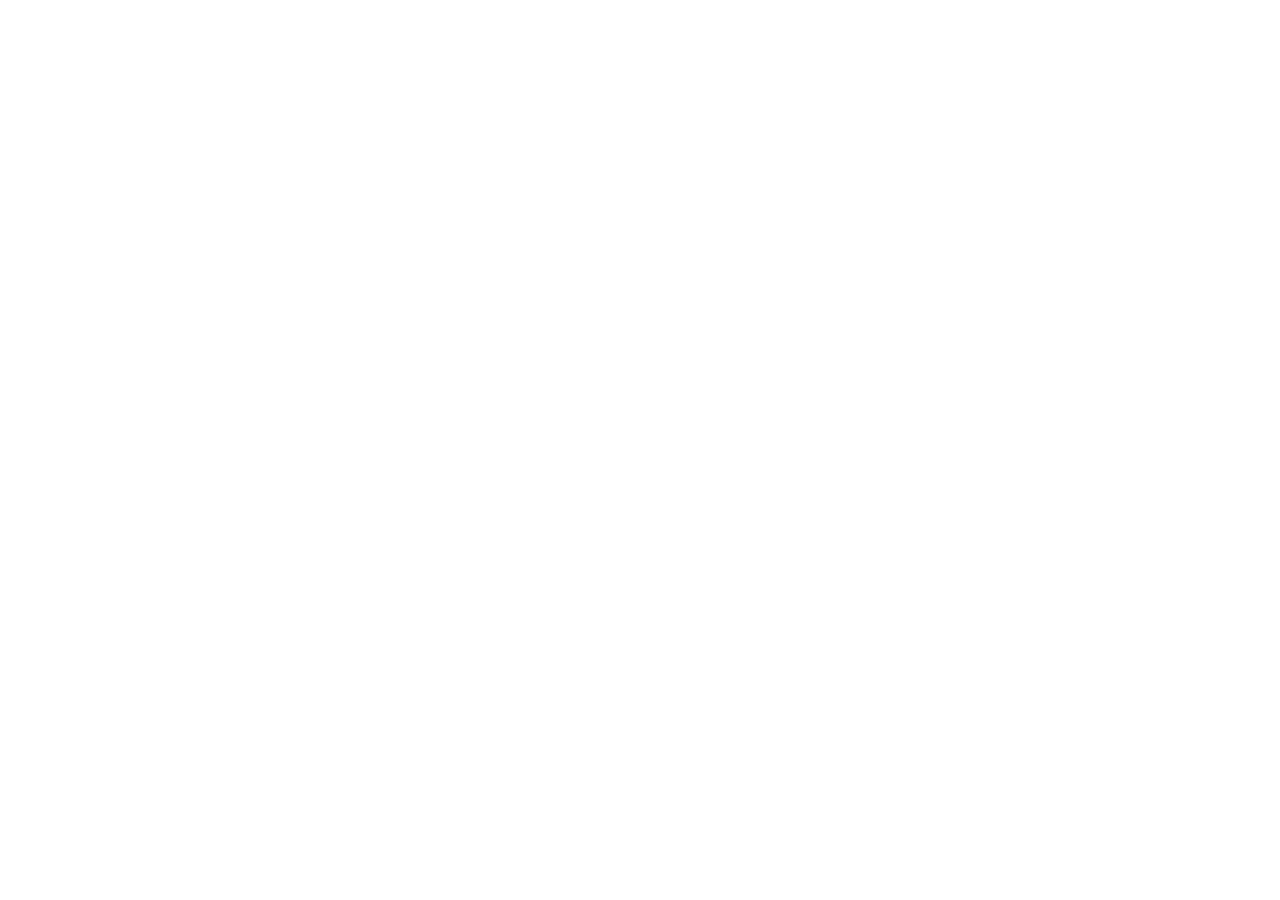
==== commit 21e8c494: "test: verify git push works from new PC" ====
--- a/index.html
+++ b/index.html
@@ -3,7 +3,7 @@
 <head>
 <meta charset="UTF-8">
 <meta name="viewport" content="width=device-width, initial-scale=1.0">
-<title>Timali Graphics | Graphic Design &amp; Printing Services in Idar</title>
+<title>[test] Timali Graphics | Graphic Design &amp; Printing Services in Idar</newString>
 <meta name="description" content="Timali Graphics provides graphic design and printing services in Idar, Gujarat, including visiting cards, wedding invitations, banners, stationery, stickers, certificates and more.">
 <meta name="keywords" content="graphic design services in Idar, printing services in Idar, visiting card printing in Idar, wedding card printing in Idar, flex banner printing in Idar, printing shop in Idar, Timali Graphics">
 <meta name="author" content="Timali Graphics">
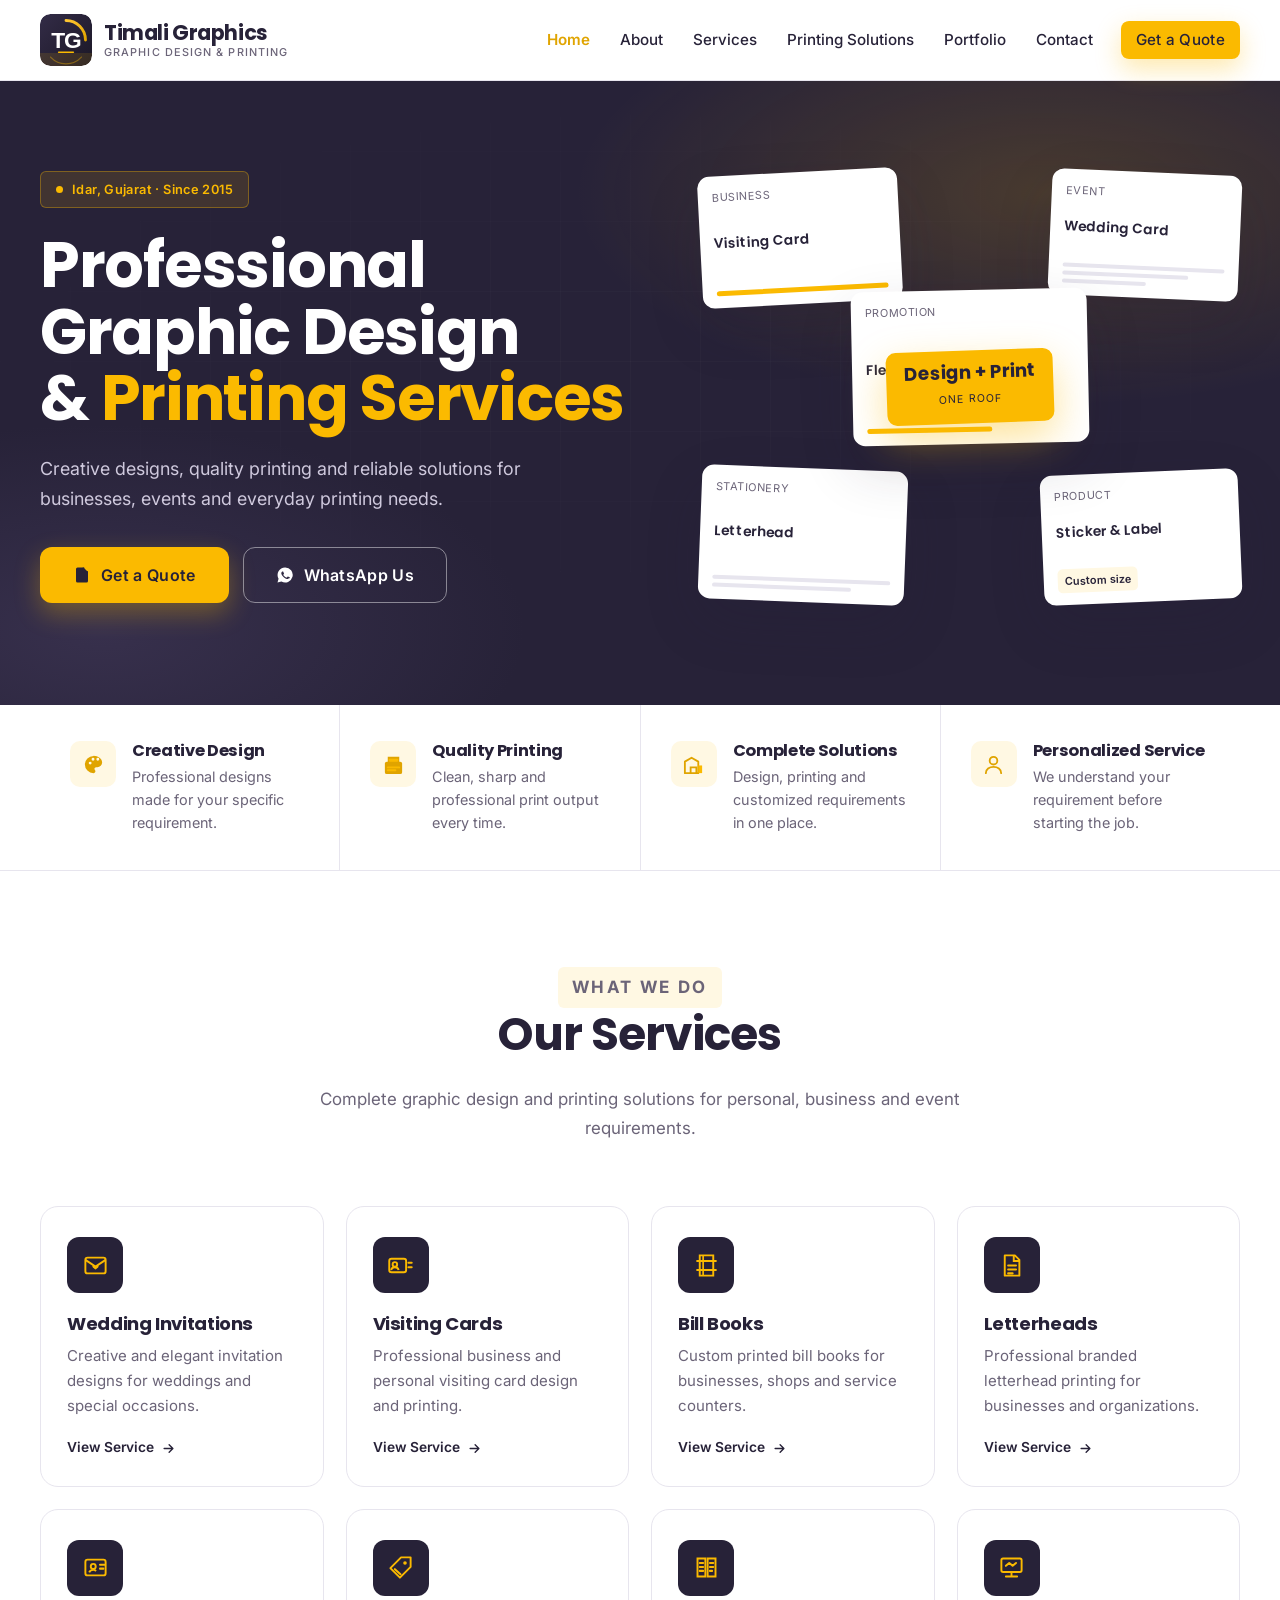
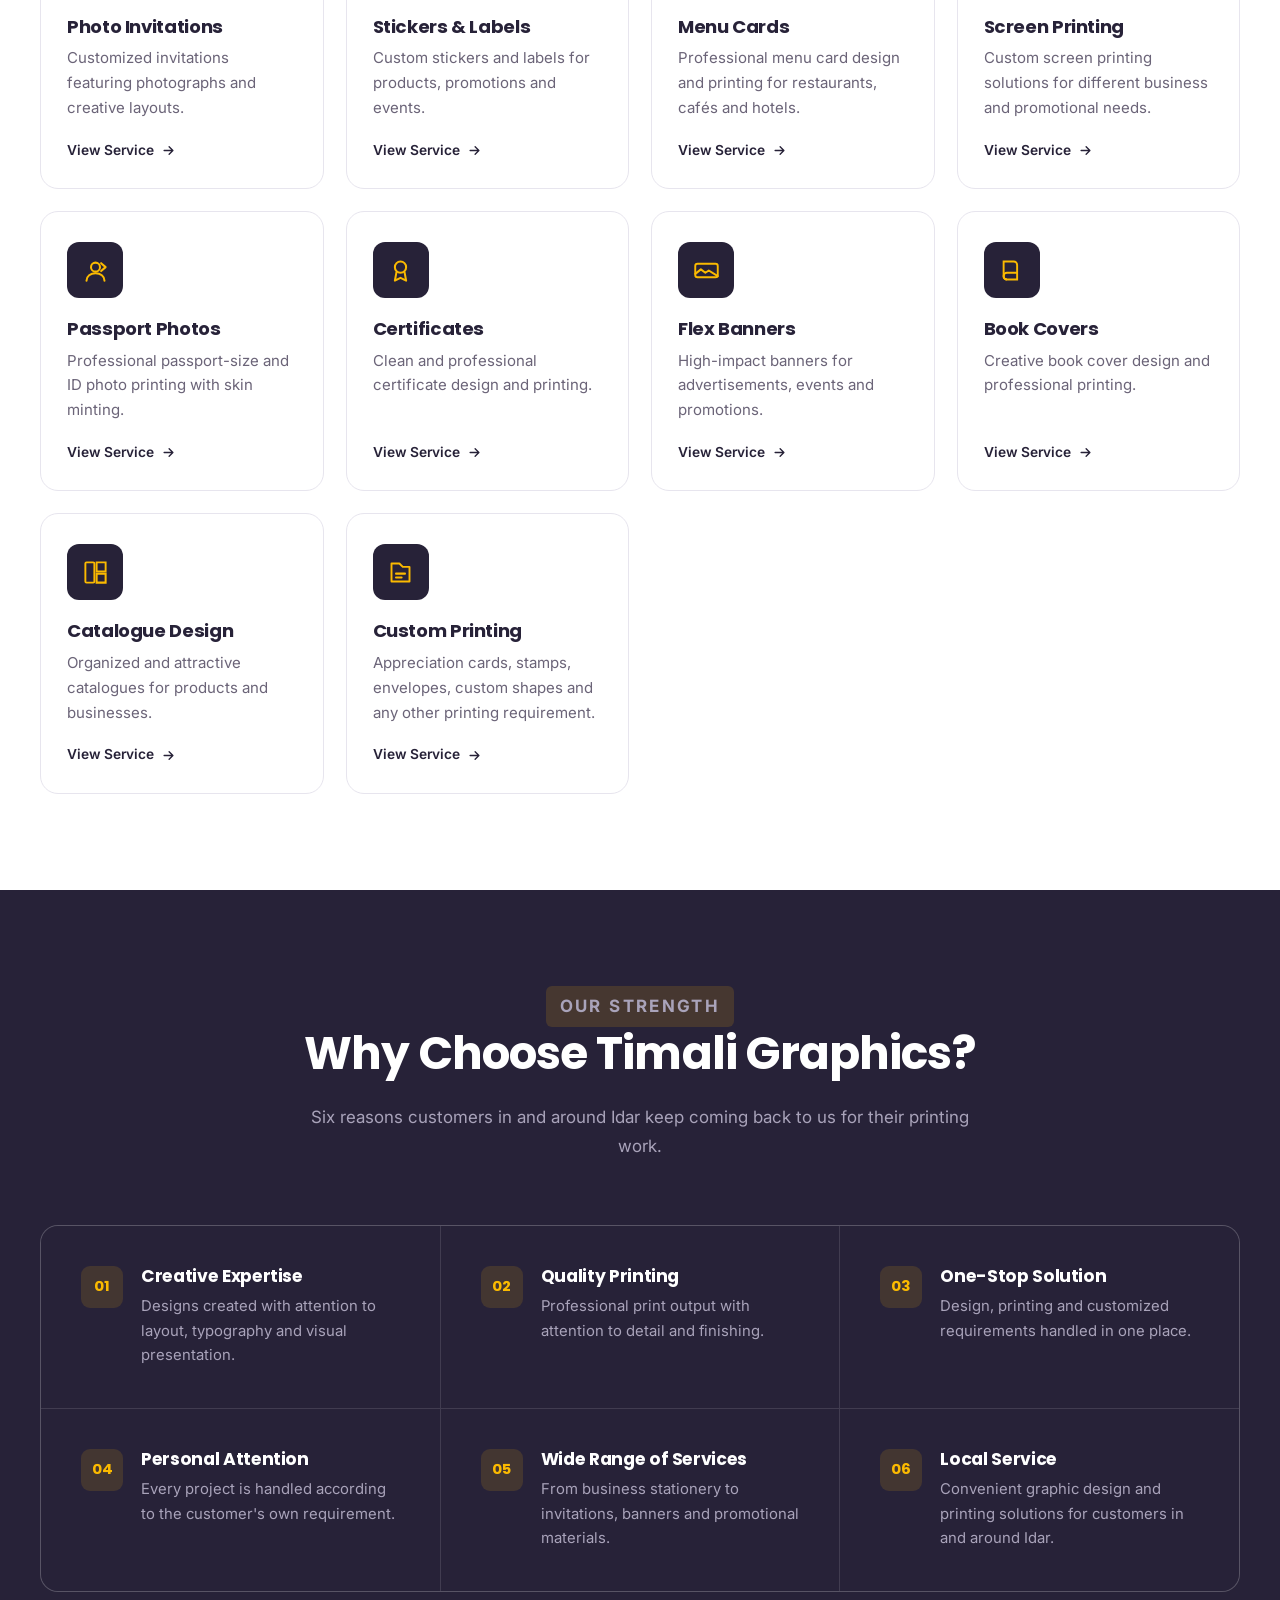
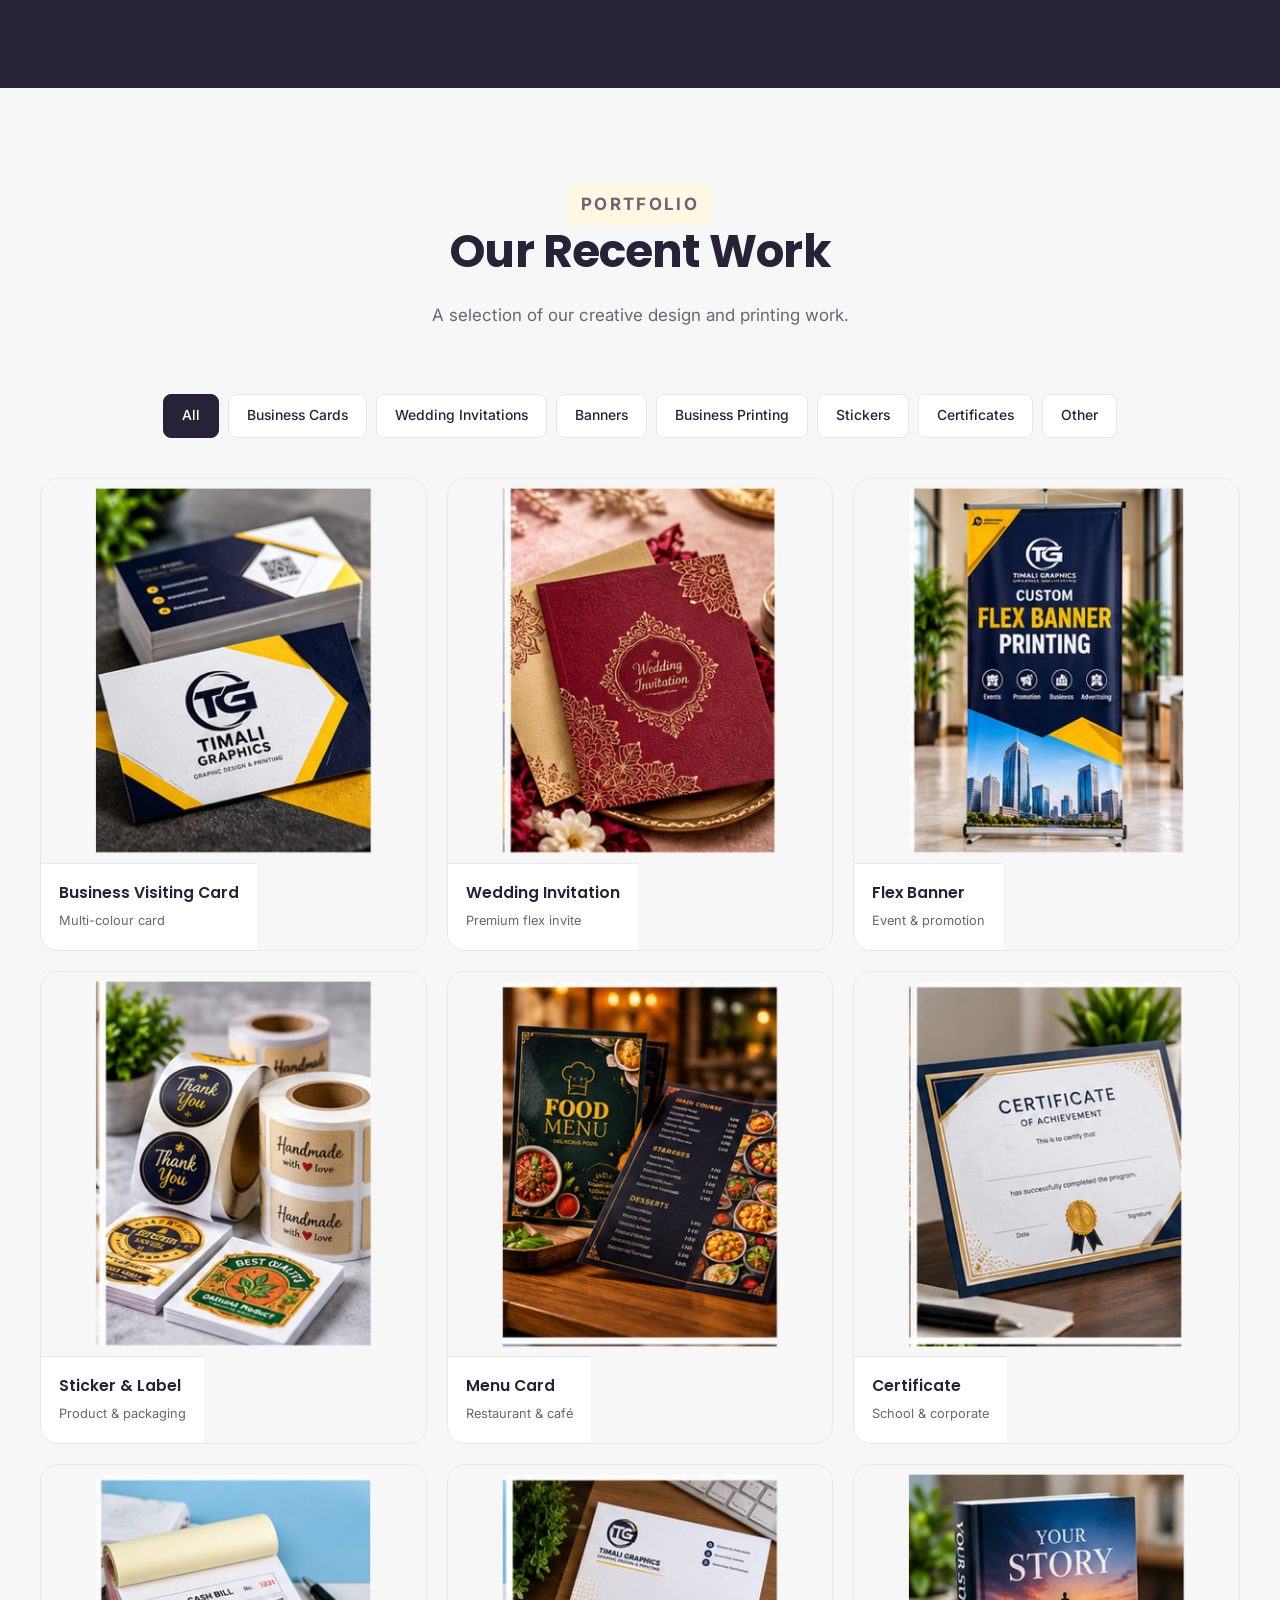
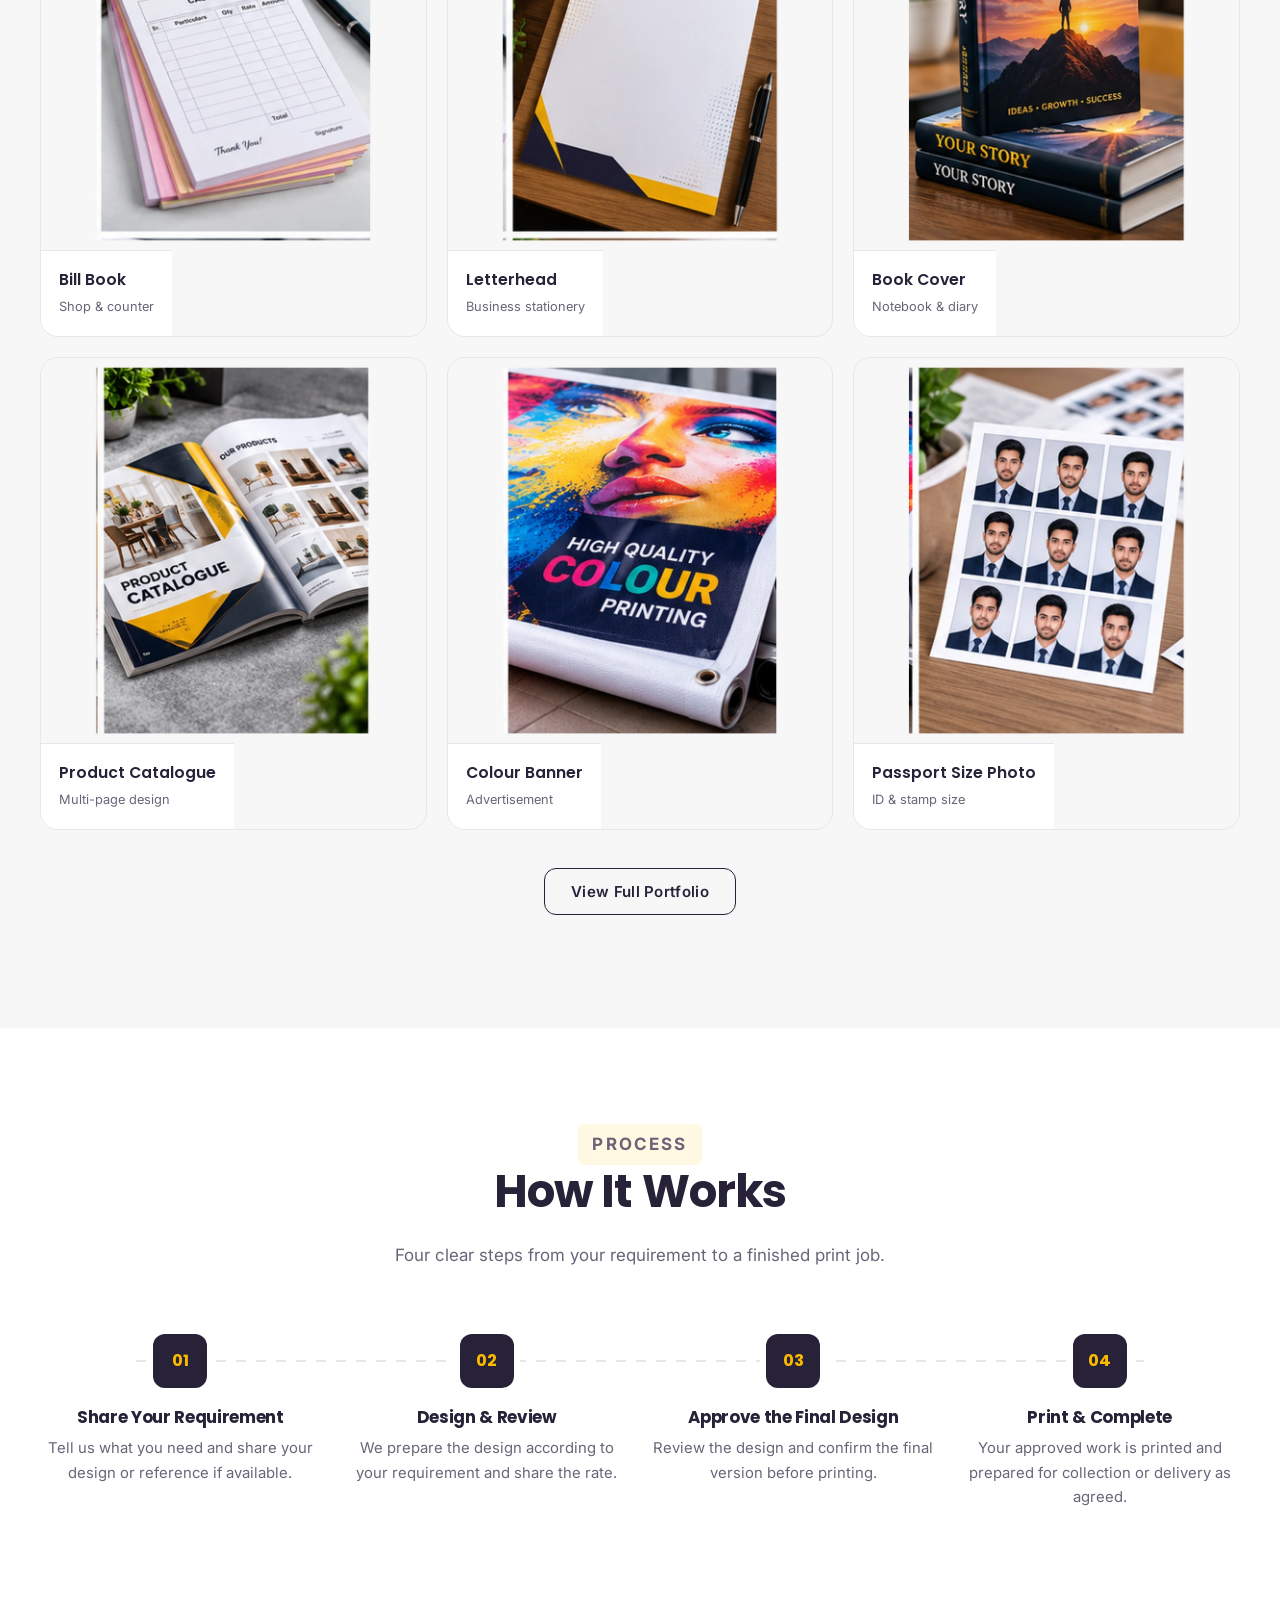
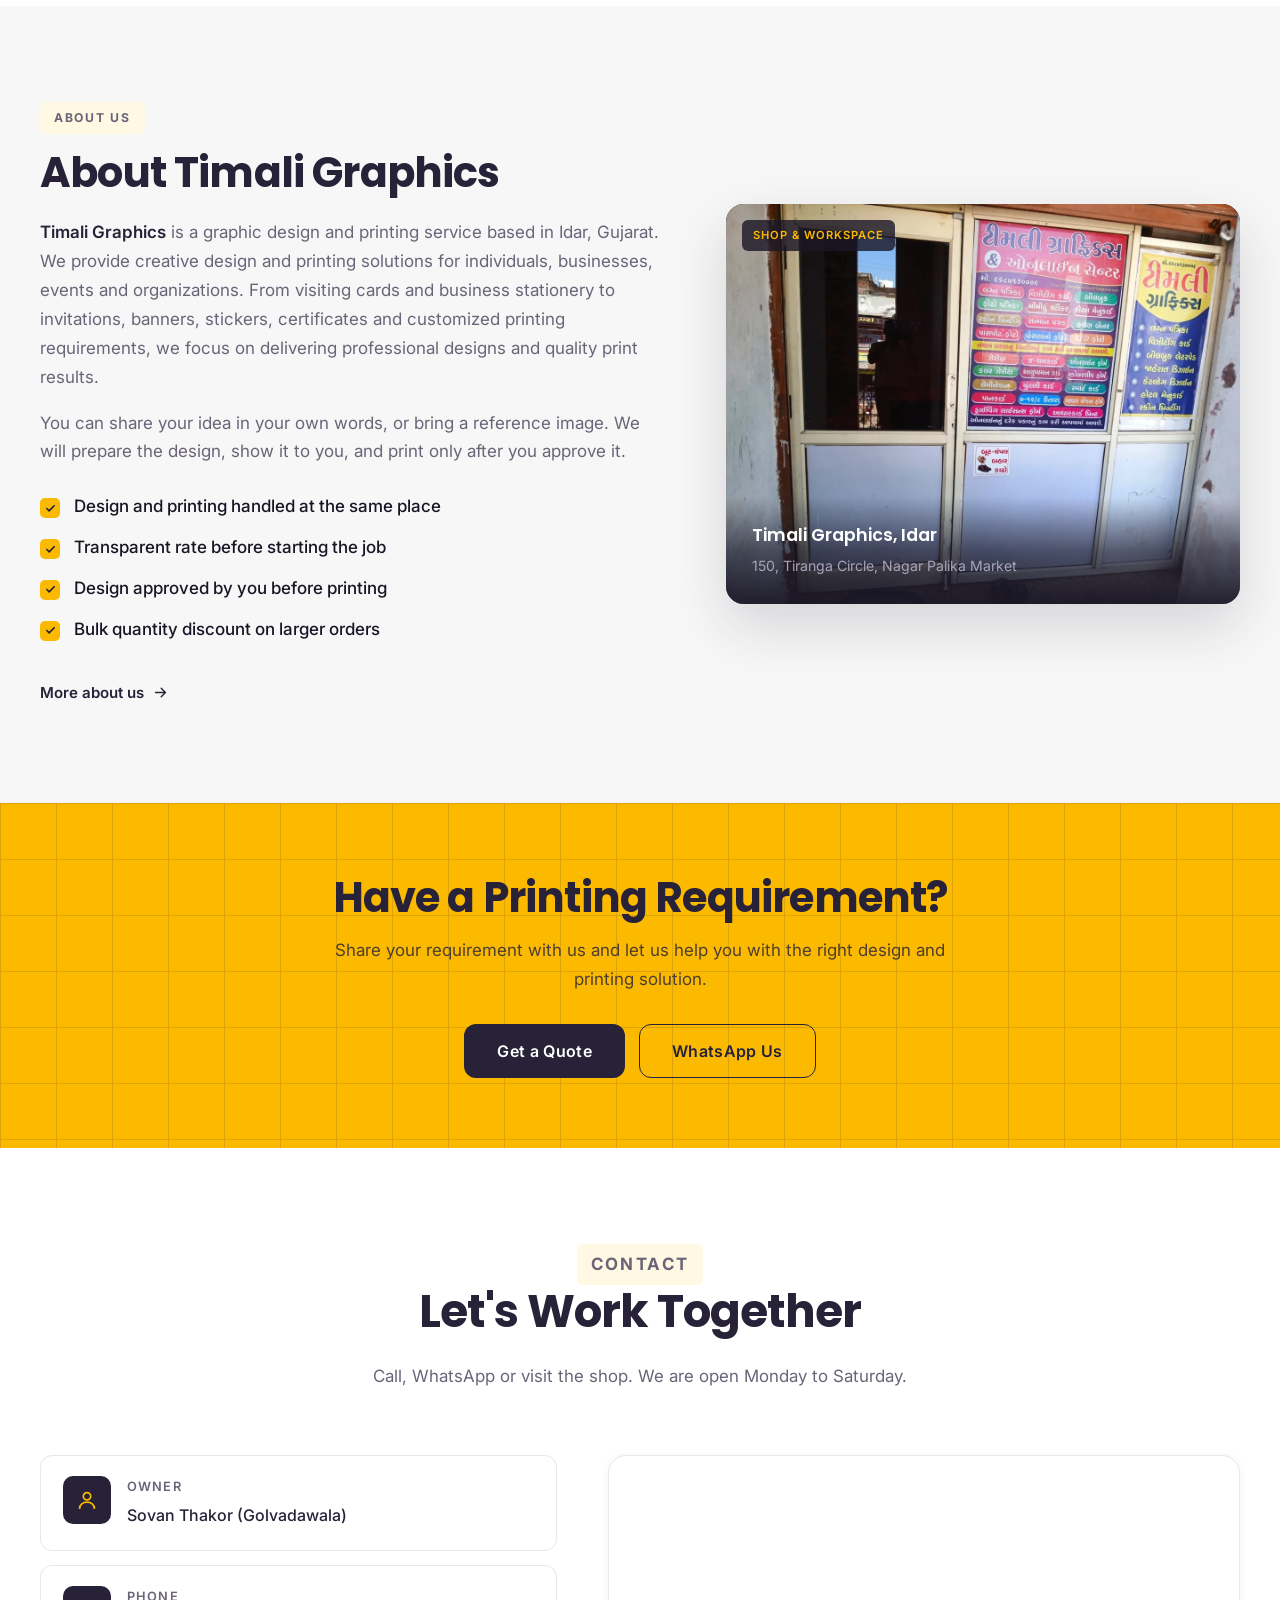
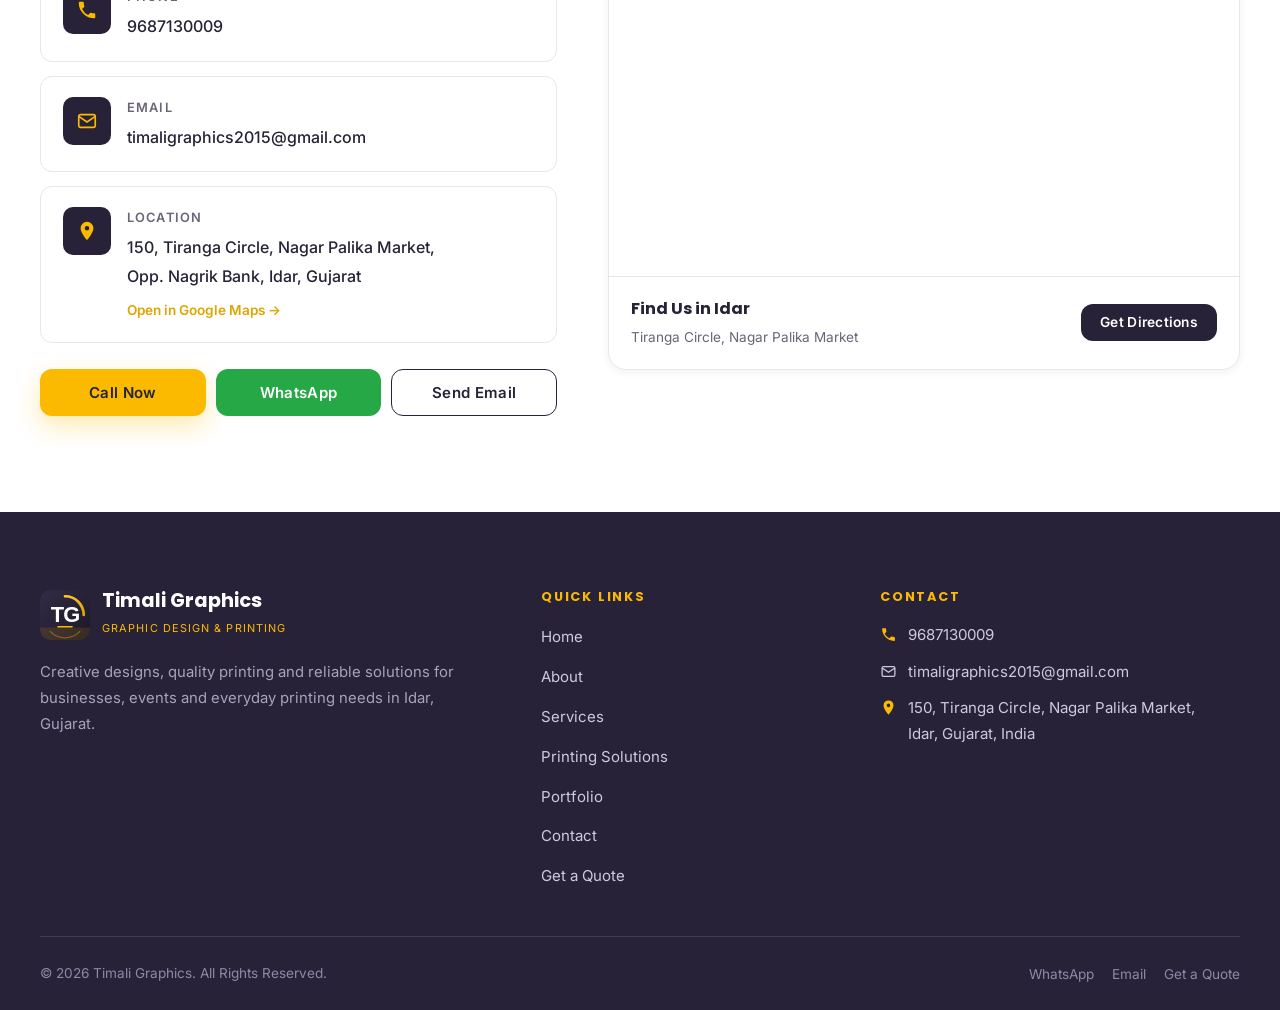
==== commit e903bdee: "Fix broken title tag that left the home page blank index.html had </newString> instead of </title>. " ====
--- a/index.html
+++ b/index.html
@@ -3,7 +3,7 @@
 <head>
 <meta charset="UTF-8">
 <meta name="viewport" content="width=device-width, initial-scale=1.0">
-<title>[test] Timali Graphics | Graphic Design &amp; Printing Services in Idar</newString>
+<title>Timali Graphics | Graphic Design &amp; Printing Services in Idar</title>
 <meta name="description" content="Timali Graphics provides graphic design and printing services in Idar, Gujarat, including visiting cards, wedding invitations, banners, stationery, stickers, certificates and more.">
 <meta name="keywords" content="graphic design services in Idar, printing services in Idar, visiting card printing in Idar, wedding card printing in Idar, flex banner printing in Idar, printing shop in Idar, Timali Graphics">
 <meta name="author" content="Timali Graphics">
@@ -480,7 +480,7 @@
     <div class="figure reveal">
       <span class="figure__note">Shop &amp; Workspace</span>
       <!-- Replace this placeholder with a real photo of your shop: assets/img/shop.jpg -->
-      <img src="assets/img/shop-placeholder.svg" alt="Timali Graphics shop at 150, Tiranga Circle, Nagar Palika Market, Idar" loading="lazy" width="800" height="600">
+      <img src="assets/img/shop.webp" alt="Timali Graphics shop at 150, Tiranga Circle, Nagar Palika Market, Idar" loading="lazy" width="1200" height="900">
       <div class="figure__cap">
         <b>Timali Graphics, Idar</b>
         <small>150, Tiranga Circle, Nagar Palika Market</small>
--- a/assets/css/style.css
+++ b/assets/css/style.css
@@ -487,8 +487,8 @@
 .detail__list{display:grid;gap:9px;margin:0 0 22px}
 .detail__list li{position:relative;padding-left:26px;font-size:.94rem;color:var(--ink)}
 .detail__list li::before{content:"";position:absolute;left:0;top:.46em;width:14px;height:14px;border-radius:4px;background:var(--yellow)}
-.detail__fig{border-radius:var(--r-lg);overflow:hidden;border:1px solid var(--line);background:var(--bg);box-shadow:var(--sh-1);aspect-ratio:4/3;display:grid;place-items:center;text-align:center;padding:24px}
-.detail__fig img{width:100%;height:100%;object-fit:cover}
+.detail__fig{border-radius:var(--r-lg);overflow:hidden;border:1px solid var(--line);background:var(--bg);box-shadow:var(--sh-1);aspect-ratio:4/3;display:grid;place-items:center;text-align:center;padding:14px}
+.detail__fig img{width:100%;height:100%;object-fit:contain;mix-blend-mode:multiply}
 .detail__placeholder{display:grid;gap:10px;place-items:center;color:var(--muted)}
 .detail__placeholder svg{width:44px;height:44px;fill:none;stroke:var(--yellow-600);stroke-width:1.5;stroke-linecap:round;stroke-linejoin:round}
 .detail__placeholder b{font-family:'Poppins',sans-serif;font-size:.95rem;color:var(--navy)}
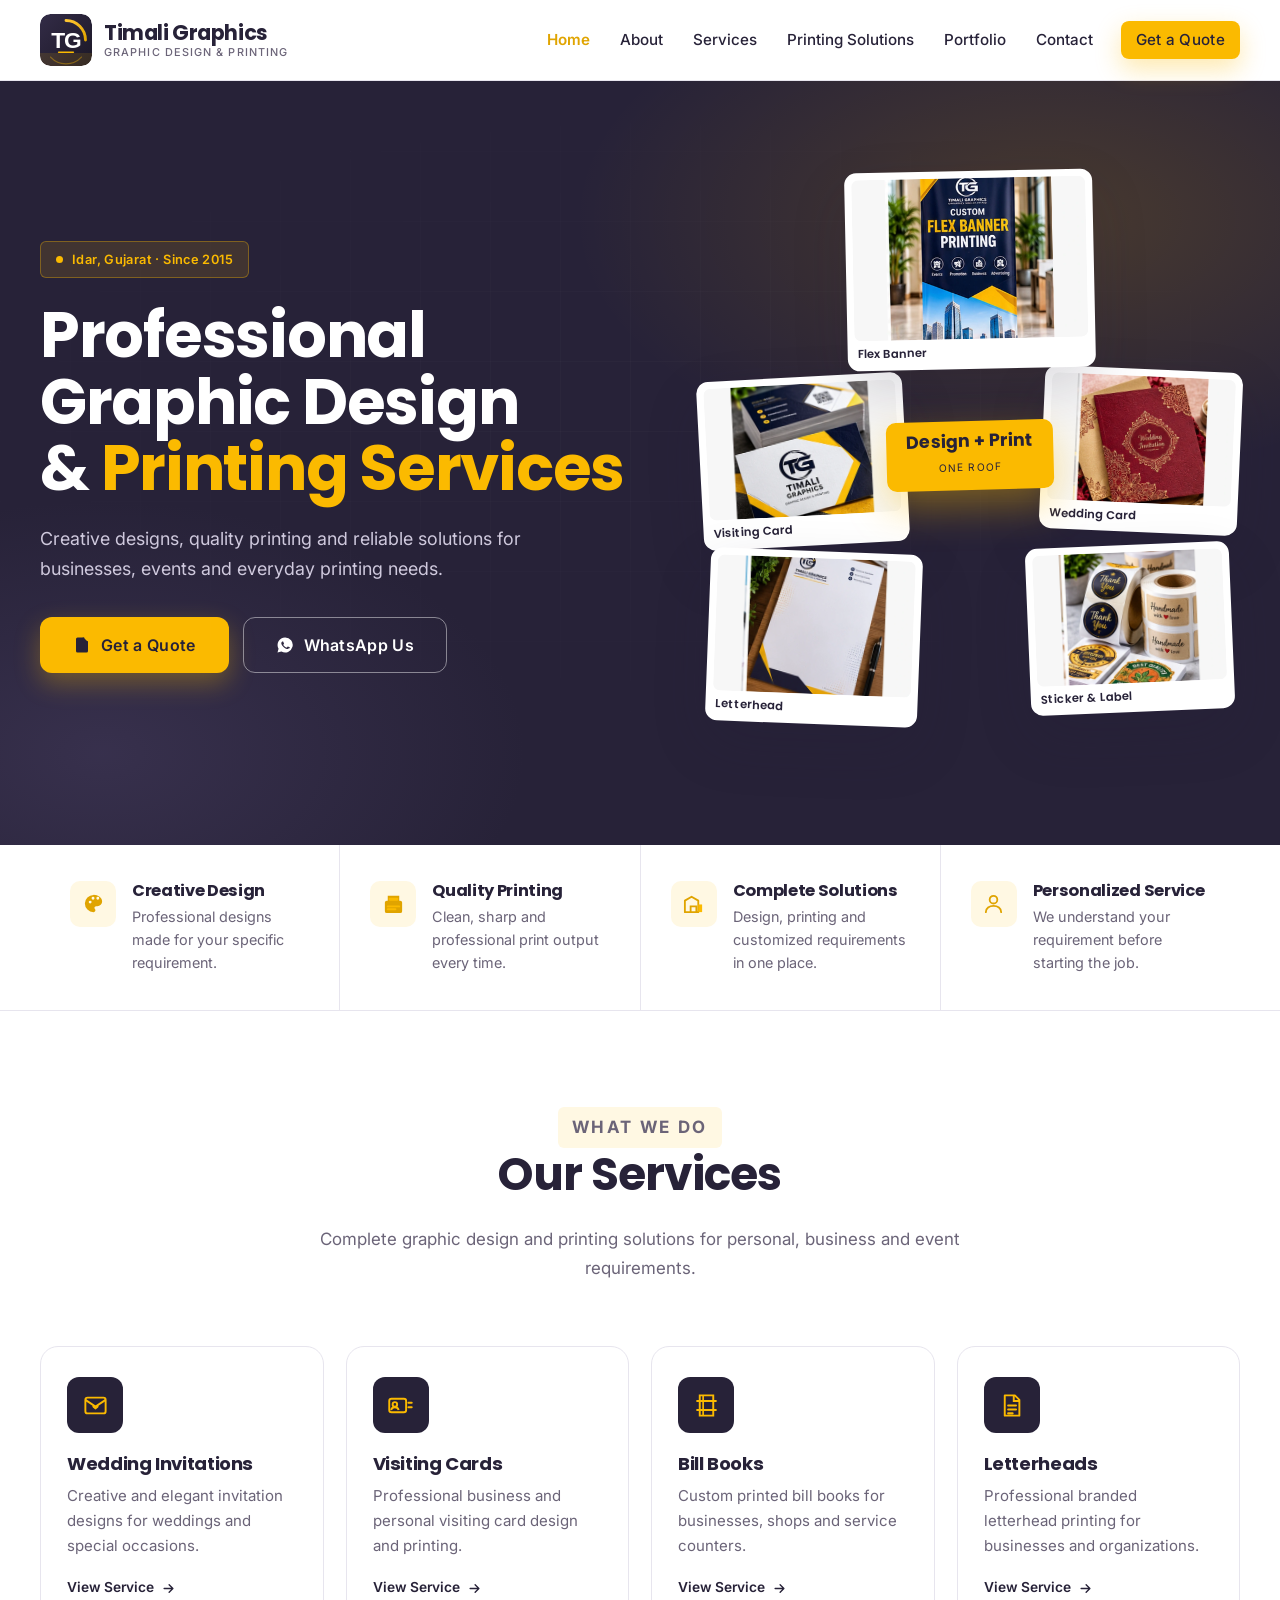
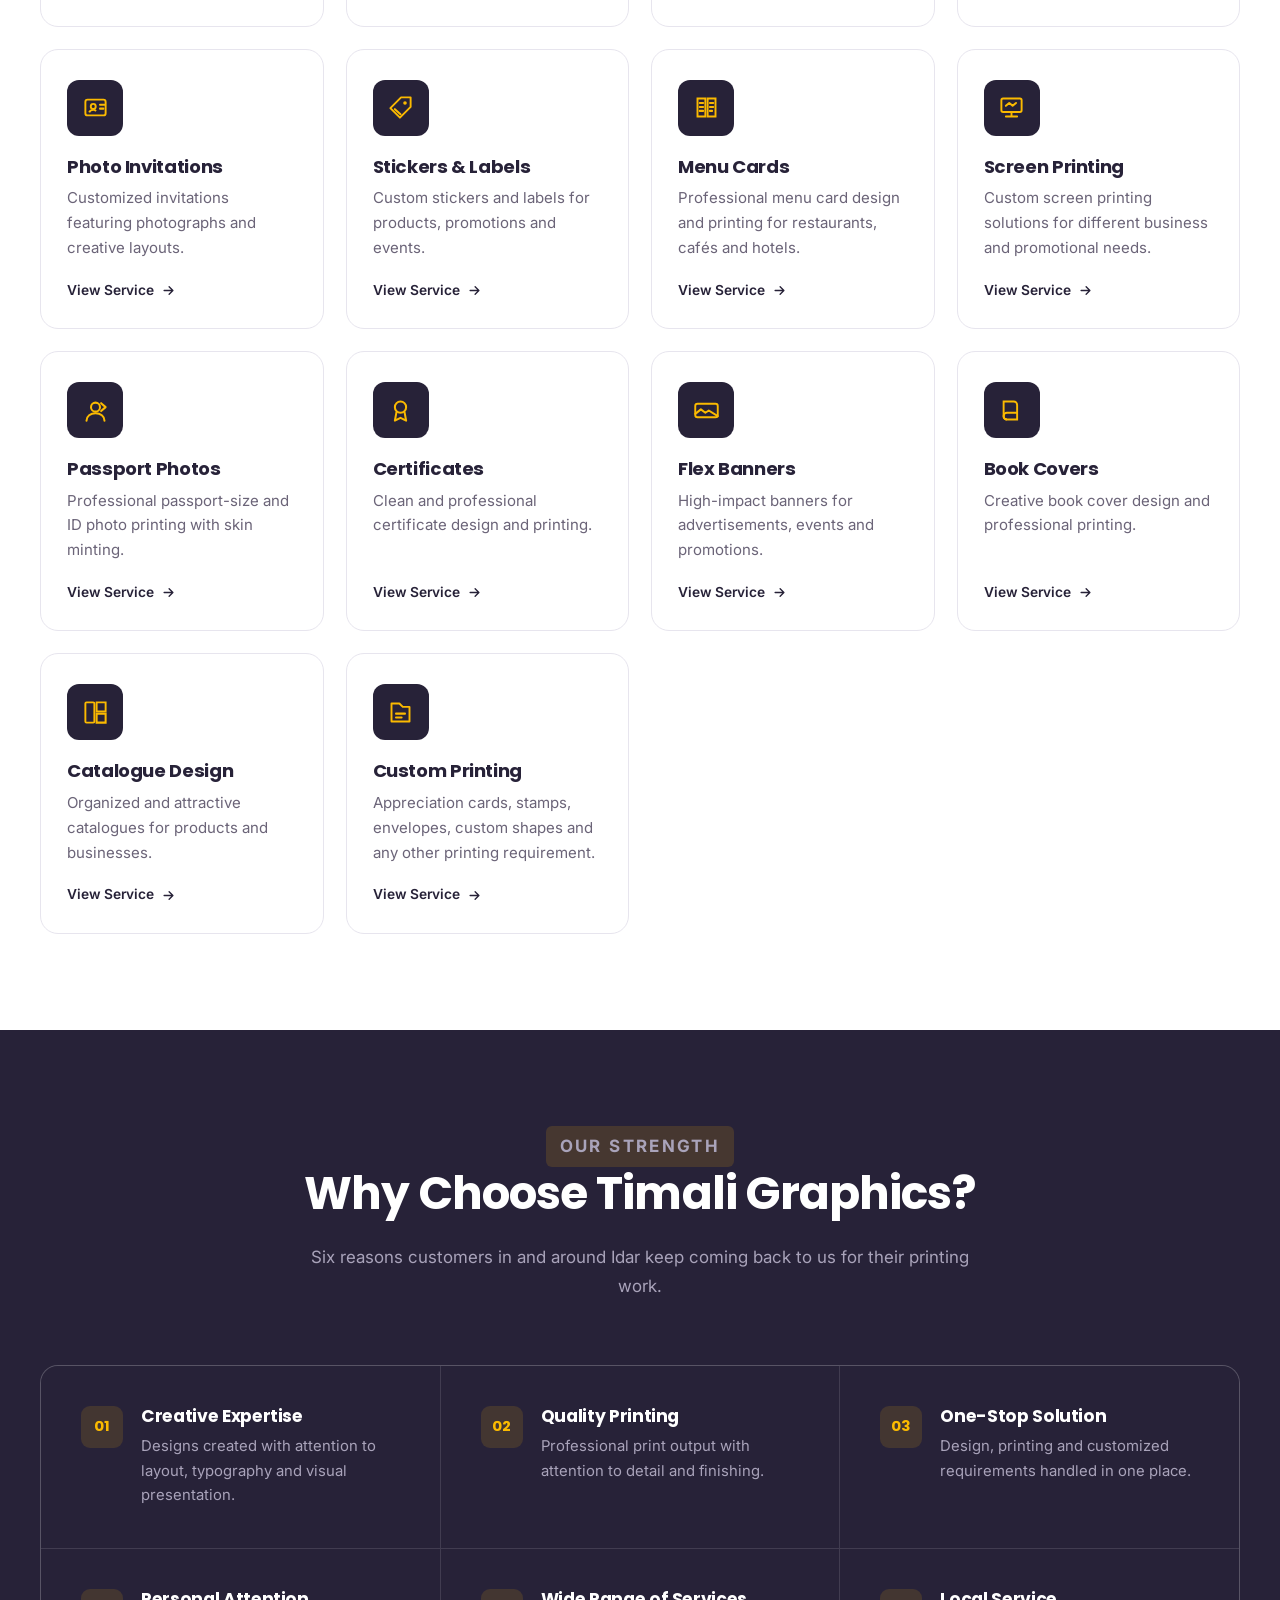
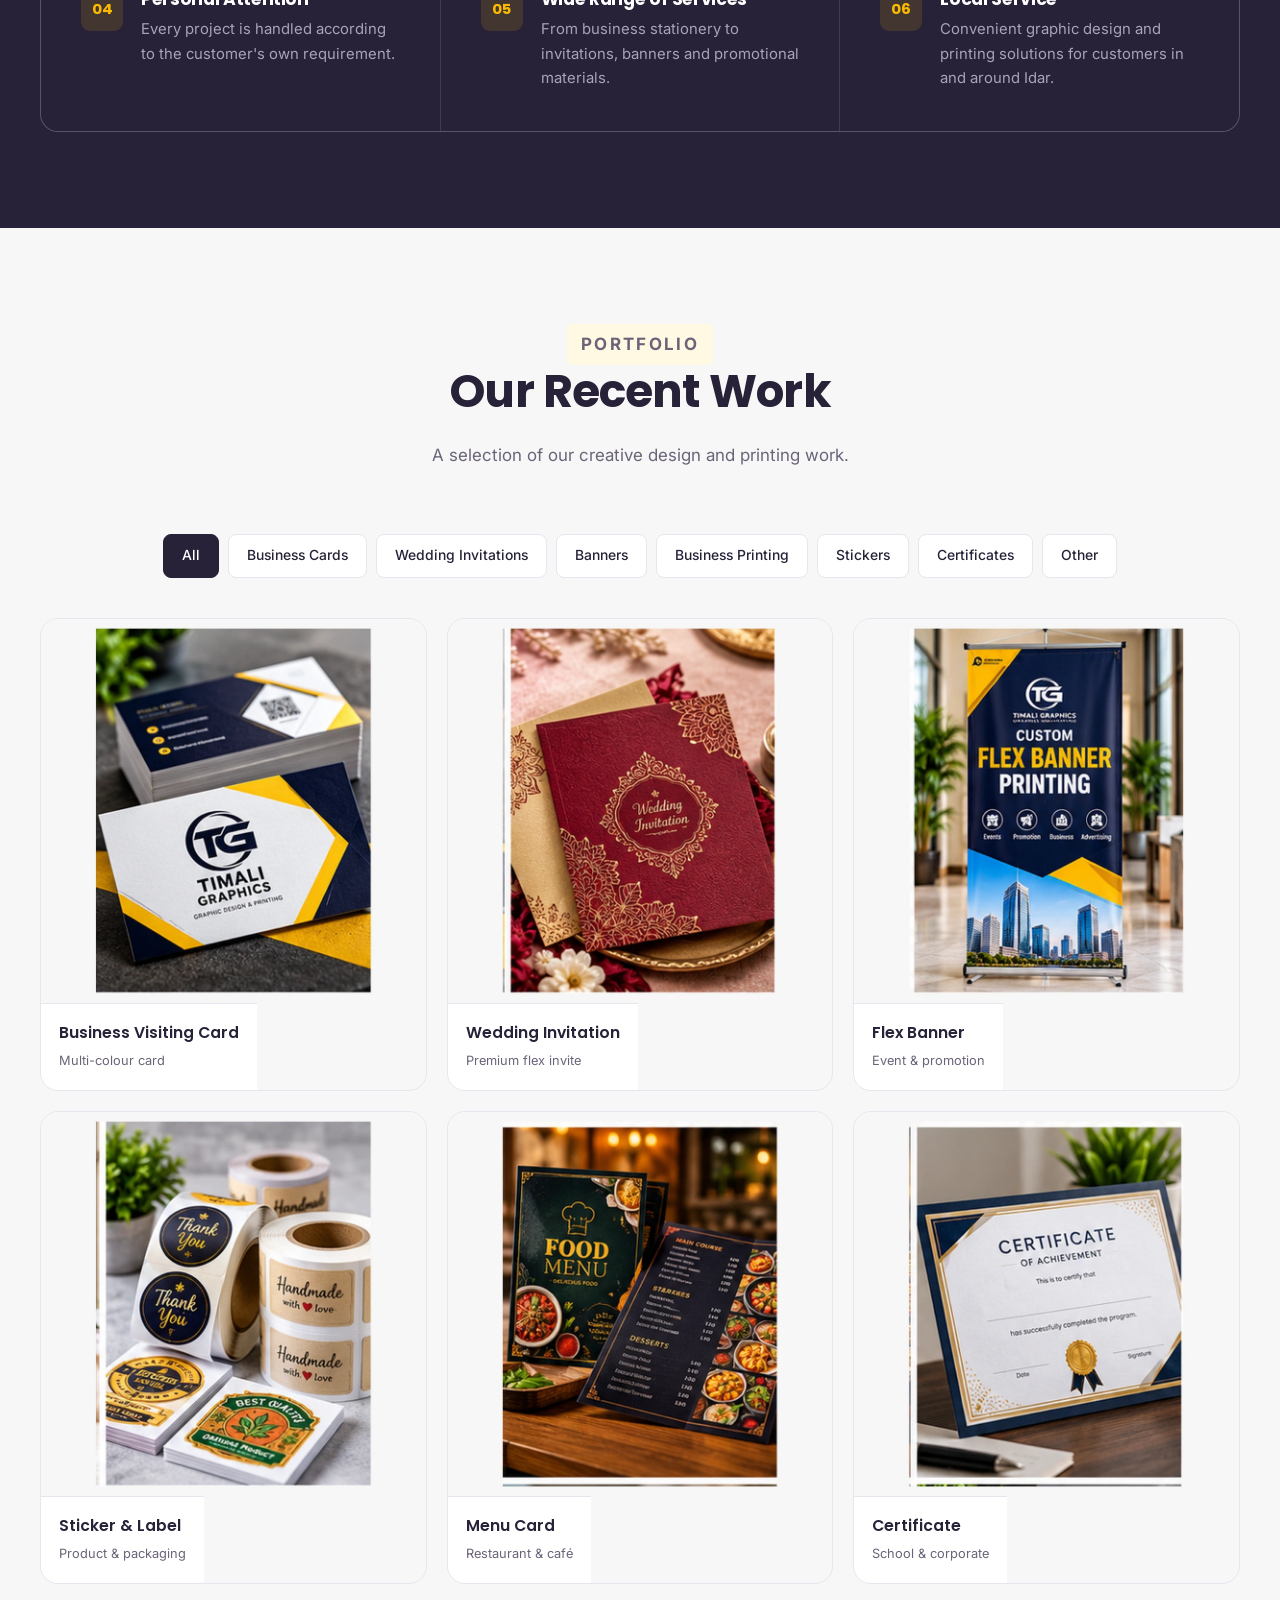
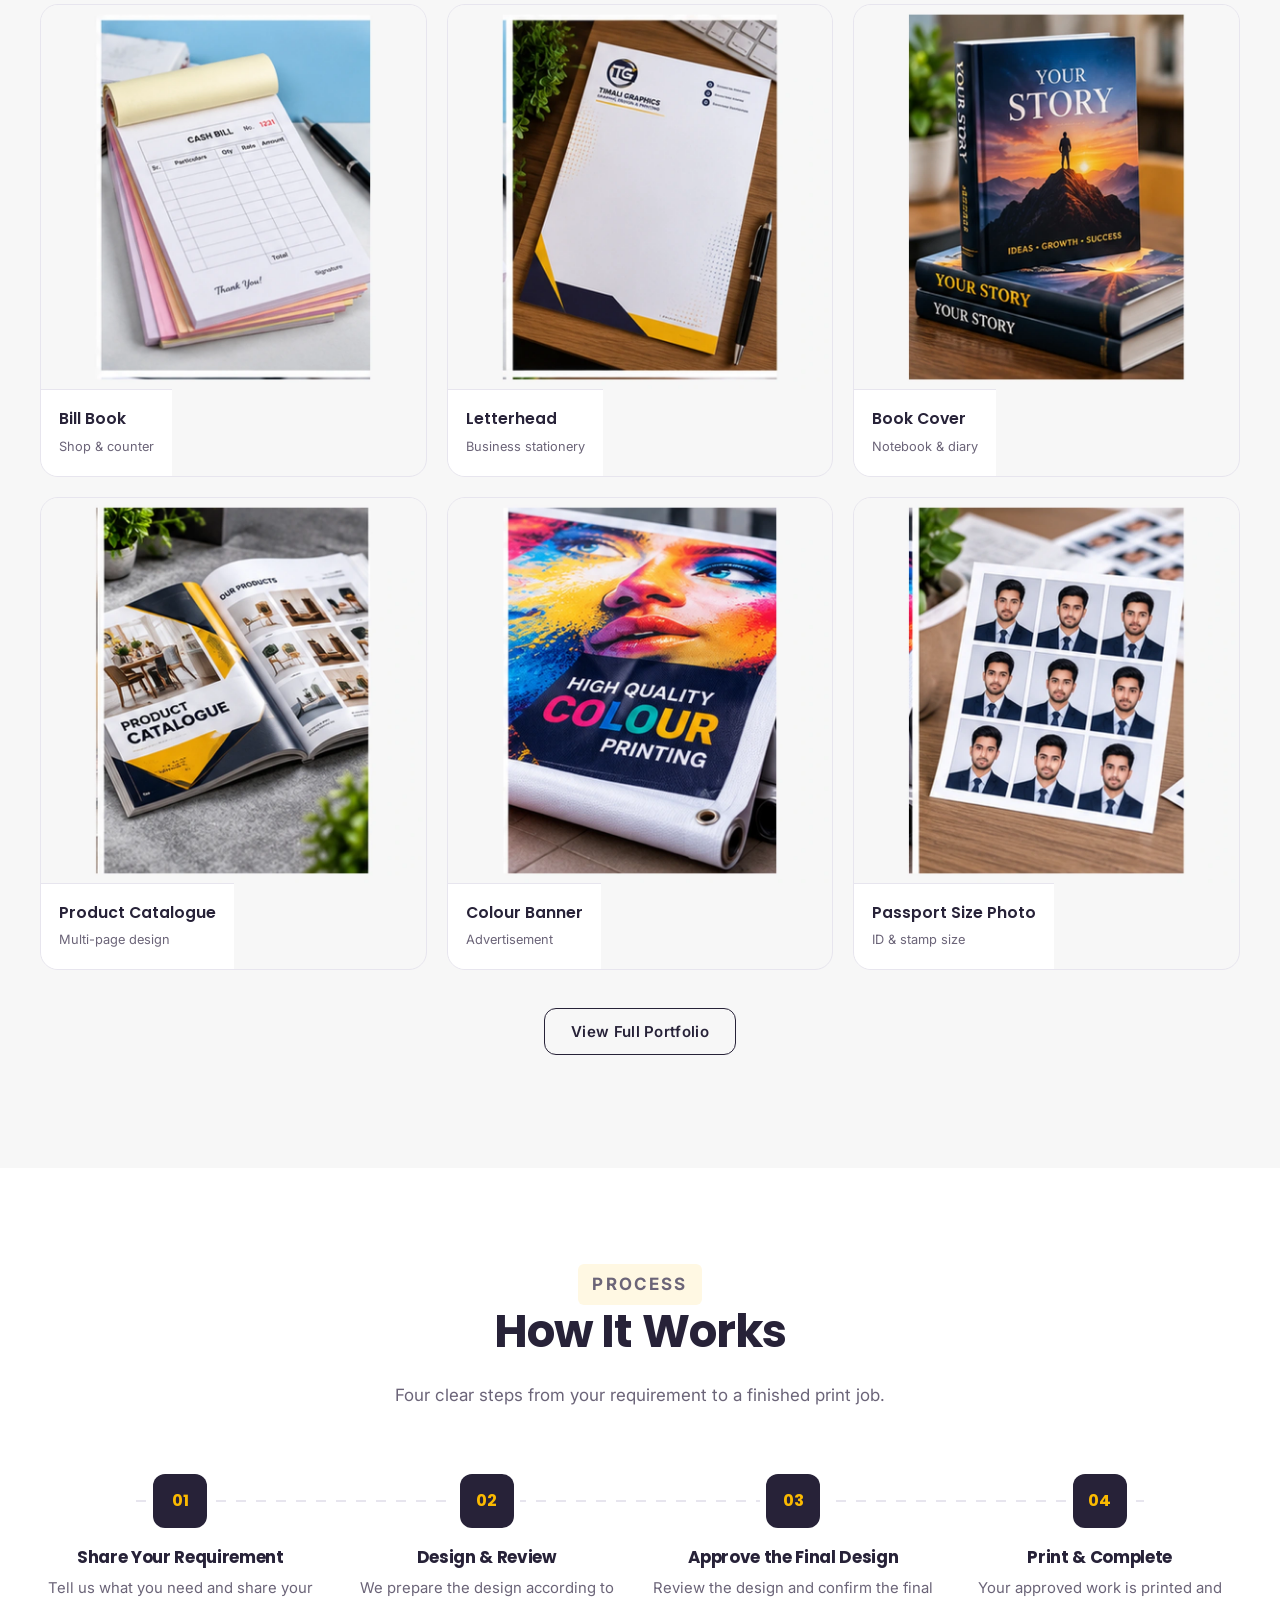
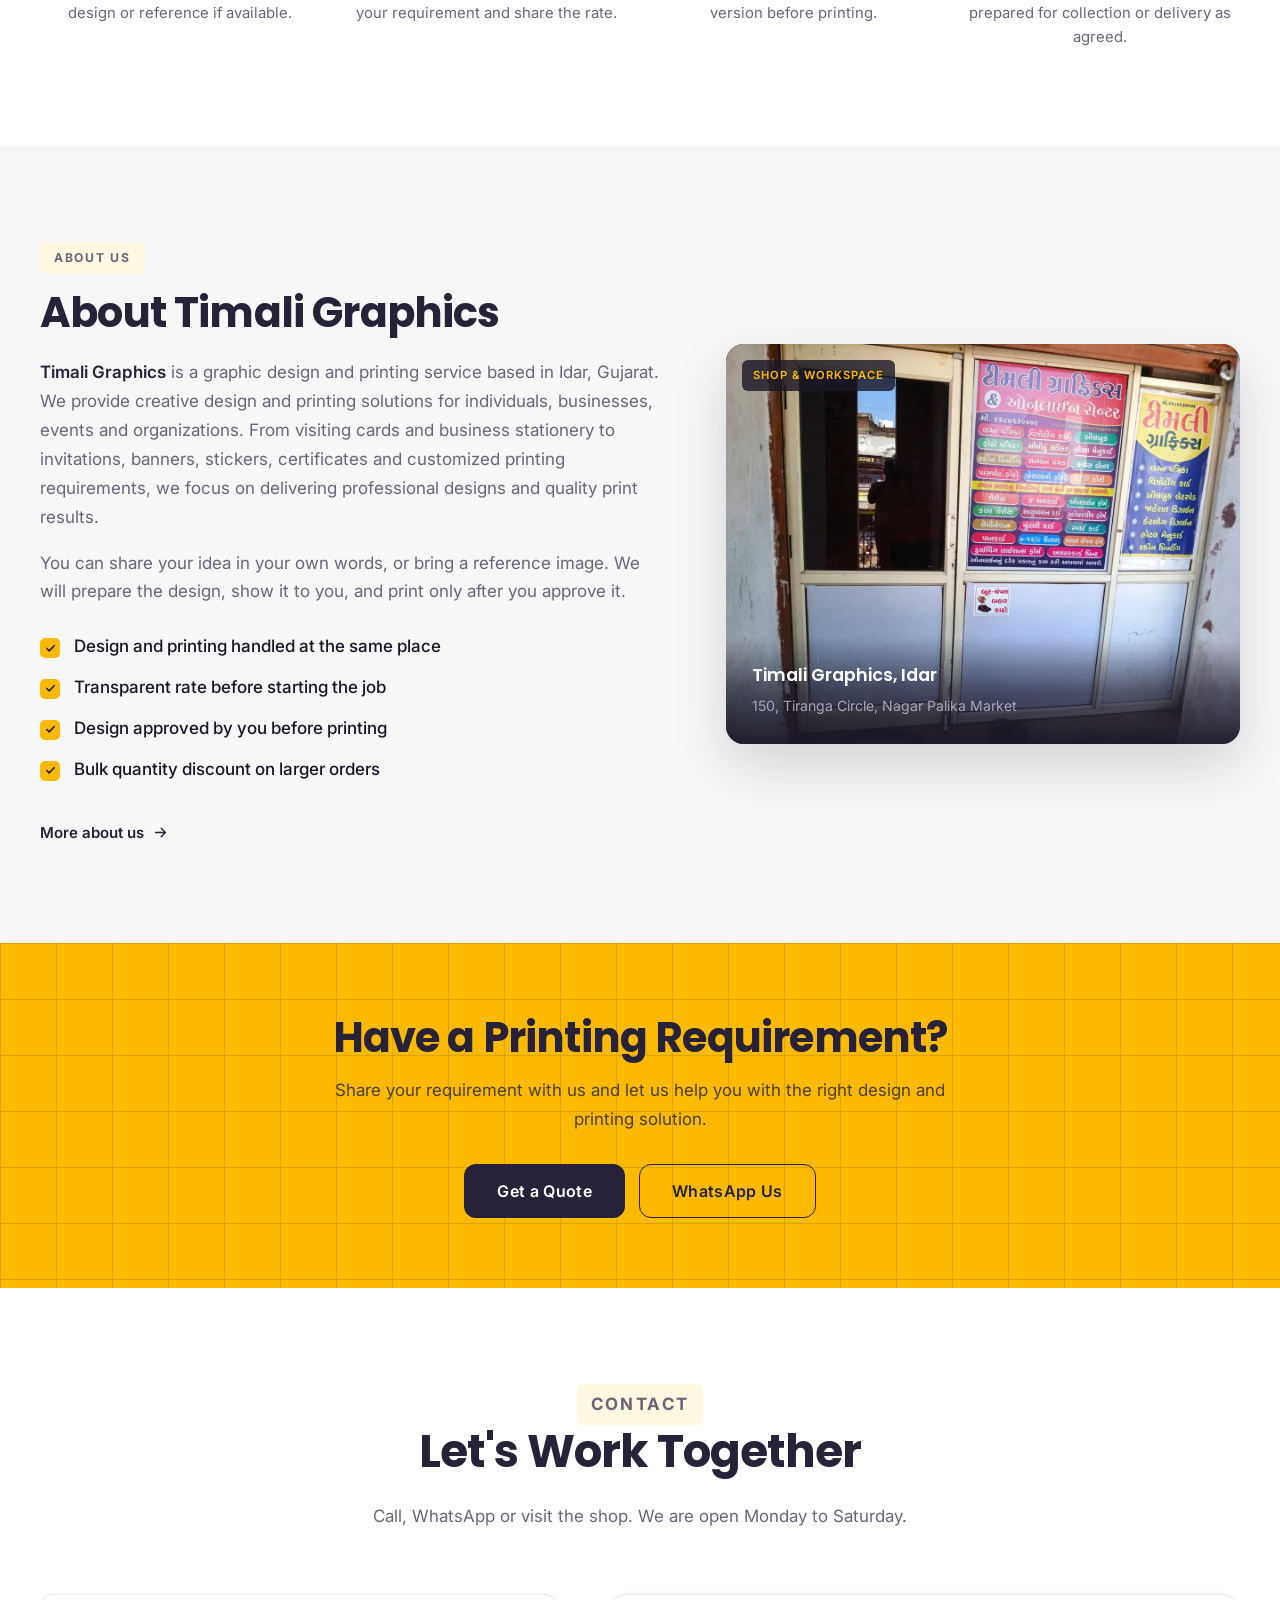
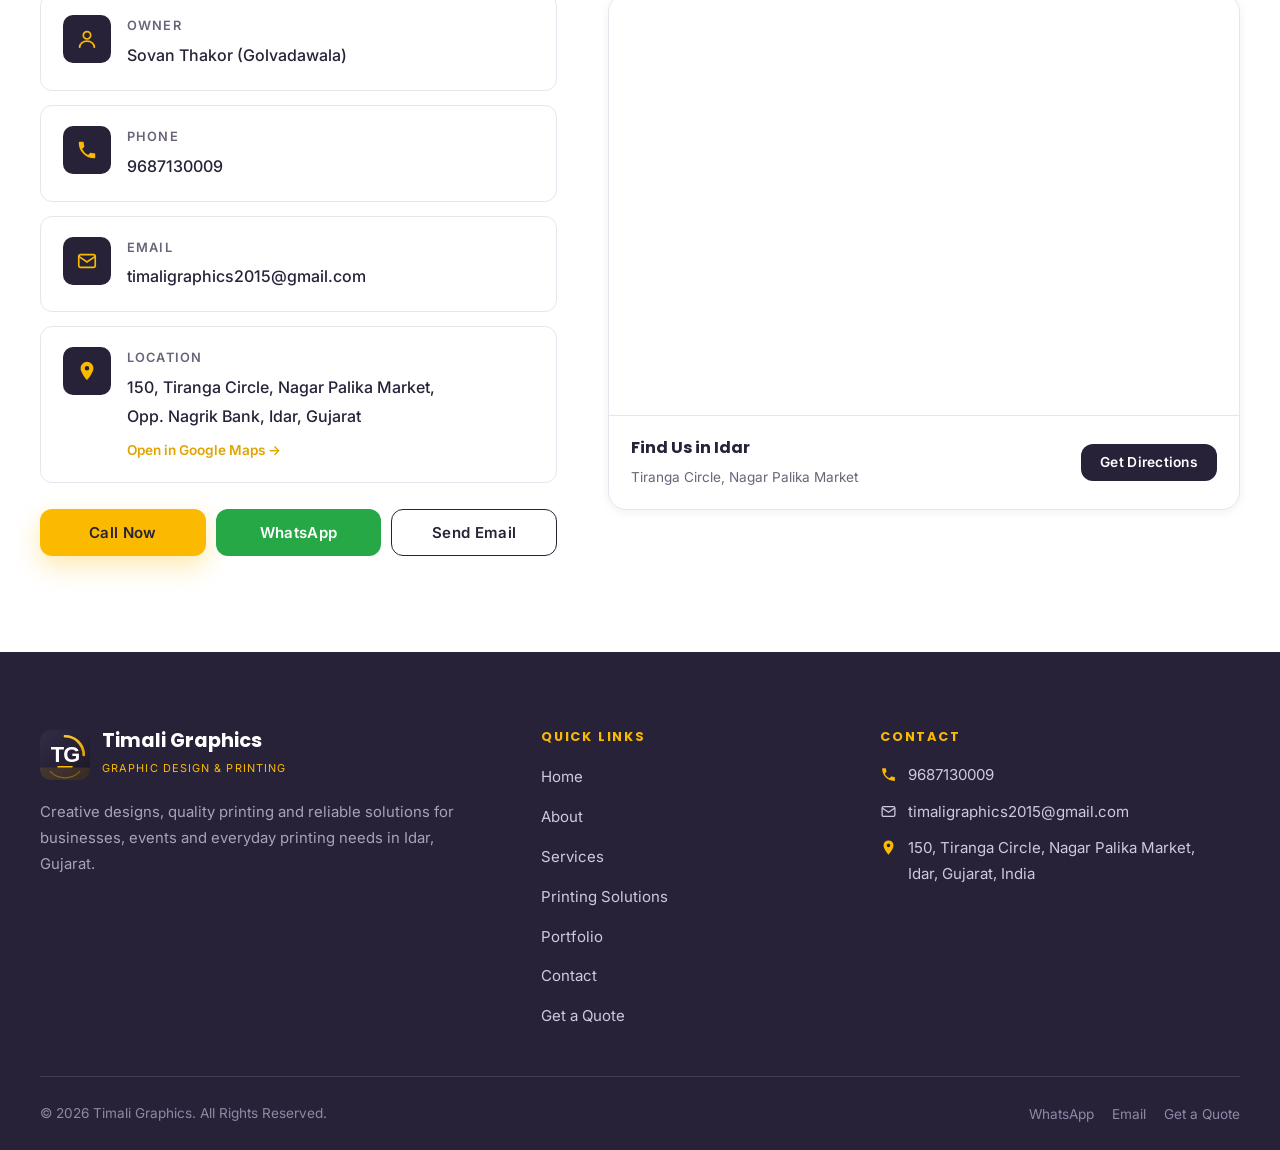
==== commit 116a95bf: "Show real work photos in the hero collage The hero used CSS-drawn placeholder cards, so the first th" ====
--- a/index.html
+++ b/index.html
@@ -81,37 +81,32 @@
       </div>
     </div>
 
-    <!-- Work collage: CSS mockups. Replace with real work photos when available. -->
-    <div class="collage reveal" aria-label="Sample of our printing work">
-      <div class="collage__item collage__item--1">
-        <small>Business</small>
-        <b>Visiting Card</b>
-        <div class="collage__bar"></div>
-      </div>
-      <div class="collage__item collage__item--2">
-        <small>Event</small>
-        <b>Wedding Card</b>
-        <div class="collage__lines"><i></i><i></i><i></i></div>
-      </div>
-      <div class="collage__item collage__item--3">
-        <small>Promotion</small>
-        <b>Flex Banner</b>
-        <div class="collage__bar" style="width:60%"></div>
-      </div>
-      <div class="collage__item collage__item--4">
-        <small>Stationery</small>
-        <b>Letterhead</b>
-        <div class="collage__lines"><i></i><i></i></div>
-      </div>
-      <div class="collage__item collage__item--5">
-        <small>Product</small>
-        <b>Sticker &amp; Label</b>
-        <div class="collage__chip">Custom size</div>
-      </div>
-      <div class="collage__badge">
-        <b>Design + Print</b>
-        <small>One Roof</small>
-      </div>
+    <!-- Hero collage: real work photos, same files as the portfolio -->
+    <div class="collage reveal" aria-label="A selection of our printing work">
+      <figure class="collage__item collage__item--1">
+        <img src="assets/img/portfolio/01-visiting-card.webp" alt="Business visiting cards printed by Timali Graphics, Idar" width="800" height="800">
+        <figcaption>Visiting Card</figcaption>
+      </figure>
+      <figure class="collage__item collage__item--2">
+        <img src="assets/img/portfolio/02-wedding-invitation.webp" alt="Wedding invitation card designed and printed by Timali Graphics" width="800" height="800">
+        <figcaption>Wedding Card</figcaption>
+      </figure>
+      <figure class="collage__item collage__item--3">
+        <img src="assets/img/portfolio/03-flex-banner.webp" alt="Flex banner printing by Timali Graphics" width="800" height="800">
+        <figcaption>Flex Banner</figcaption>
+      </figure>
+      <figure class="collage__item collage__item--4">
+        <img src="assets/img/portfolio/08-letterhead.webp" alt="Business letterhead printed by Timali Graphics" width="800" height="800">
+        <figcaption>Letterhead</figcaption>
+      </figure>
+      <figure class="collage__item collage__item--5">
+        <img src="assets/img/portfolio/04-sticker.webp" alt="Custom sticker and label printing by Timali Graphics" width="800" height="800">
+        <figcaption>Sticker &amp; Label</figcaption>
+      </figure>
+      <div class="collage__badge">
+        <b>Design + Print</b>
+        <small>One Roof</small>
+      </div>
     </div>
   </div>
 </section>
--- a/assets/css/style.css
+++ b/assets/css/style.css
@@ -214,36 +214,39 @@
 .hero__actions{display:flex;flex-wrap:wrap;gap:14px}
 
 
-/* Hero work collage (CSS mockups — replace with real photos later) */
-.collage{position:relative;min-height:430px}
+/* Hero work collage — real work photos in tilted card frames */
+.collage{position:relative;min-height:572px}
 .collage__item{
-  position:absolute;background:var(--white);border-radius:var(--r-md);
-  box-shadow:var(--sh-3);padding:12px 14px;color:var(--navy);
-  display:flex;flex-direction:column;justify-content:space-between;
+  position:absolute;background:var(--white);border-radius:var(--r-md);margin:0;
+  box-shadow:var(--sh-3);padding:7px;
   transition:transform .35s cubic-bezier(.2,.8,.2,1),box-shadow .35s ease;
 }
-.collage__item:hover{transform:translateY(-7px) scale(1.025);box-shadow:0 30px 70px rgba(0,0,0,.34)}
-.collage__item b{font-family:'Poppins',sans-serif;font-size:.86rem;font-weight:600;line-height:1.25;display:block}
-.collage__item small{font-size:.68rem;color:var(--muted);letter-spacing:.05em;text-transform:uppercase}
-.collage__bar{height:5px;border-radius:3px;background:var(--yellow);margin-top:10px}
-.collage__lines{display:grid;gap:4px;margin-top:9px}
-.collage__lines i{display:block;height:4px;border-radius:2px;background:#E7E5EE}
-.collage__lines i:nth-child(2){width:78%}
-.collage__lines i:nth-child(3){width:52%}
-.collage__chip{display:flex;align-items:center;gap:6px;font-size:.68rem;font-weight:600;color:var(--navy);background:var(--yellow-50);border-radius:5px;padding:3px 7px;margin-top:9px;width:max-content}
-
-.collage__item--1{top:0;left:0;width:200px;height:132px;transform:rotate(-3deg)}
-.collage__item--2{top:0;right:0;width:190px;height:126px;transform:rotate(2.5deg)}
-.collage__item--3{top:118px;left:50%;margin-left:-118px;width:236px;height:154px;transform:rotate(-1.2deg);z-index:3}
-.collage__item--4{bottom:0;left:0;width:206px;height:134px;transform:rotate(2.2deg)}
-.collage__item--5{bottom:0;right:0;width:198px;height:130px;transform:rotate(-2.4deg)}
+.collage__item img{
+  display:block;width:100%;height:auto;aspect-ratio:16/11;object-fit:cover;
+  border-radius:7px;background:var(--bg);
+}
+.collage__item figcaption{
+  font-family:'Poppins',sans-serif;font-size:.72rem;font-weight:600;color:var(--navy);
+  padding:7px 3px 2px;line-height:1.2;
+}
+.collage__item--1:hover{transform:translateY(-8px) scale(1.03) rotate(-3deg);box-shadow:0 30px 70px rgba(0,0,0,.34)}
+.collage__item--2:hover{transform:translateY(-8px) scale(1.03) rotate(2.5deg);box-shadow:0 30px 70px rgba(0,0,0,.34)}
+.collage__item--3:hover{transform:translateY(-8px) scale(1.03) rotate(-1.2deg);box-shadow:0 30px 70px rgba(0,0,0,.34)}
+.collage__item--4:hover{transform:translateY(-8px) scale(1.03) rotate(2.2deg);box-shadow:0 30px 70px rgba(0,0,0,.34)}
+.collage__item--5:hover{transform:translateY(-8px) scale(1.03) rotate(-2.4deg);box-shadow:0 30px 70px rgba(0,0,0,.34)}
+
+.collage__item--1{top:206px;left:0;width:206px;transform:rotate(-3deg)}
+.collage__item--2{top:198px;right:0;width:198px;transform:rotate(2.5deg)}
+.collage__item--3{top:0;left:50%;margin-left:-124px;width:248px;transform:rotate(-1.2deg);z-index:3}
+.collage__item--4{top:380px;left:8px;width:212px;transform:rotate(2.2deg)}
+.collage__item--5{top:374px;right:8px;width:204px;transform:rotate(-2.4deg)}
 .collage__badge{
-  position:absolute;left:50%;top:50%;z-index:6;transform:translate(-50%,-50%) rotate(-2deg);
-  background:var(--yellow);color:var(--navy);border-radius:10px;padding:12px 18px;text-align:center;
-  box-shadow:0 16px 40px rgba(251,186,0,.4);
-}
-.collage__badge b{display:block;font-family:'Poppins',sans-serif;font-size:1.15rem;font-weight:700;line-height:1.1}
-.collage__badge small{font-size:.66rem;letter-spacing:.11em;text-transform:uppercase}
+  position:absolute;left:50%;top:250px;z-index:6;transform:translateX(-50%) rotate(-1.5deg);
+  background:var(--yellow);color:var(--navy);border-radius:10px;padding:10px 20px;text-align:center;
+  box-shadow:0 16px 40px rgba(251,186,0,.4);white-space:nowrap;
+}
+.collage__badge b{display:block;font-family:'Poppins',sans-serif;font-size:1.1rem;font-weight:700;line-height:1.15}
+.collage__badge small{font-size:.64rem;letter-spacing:.11em;text-transform:uppercase}
 
 /* ---------- 9. TRUST HIGHLIGHTS ---------- */
 .trust{background:var(--white);border-bottom:1px solid var(--line)}
@@ -522,7 +525,7 @@
 /* ---------- 22. RESPONSIVE ---------- */
 @media (max-width:1080px){
   .hero__in{grid-template-columns:1fr;gap:44px}
-  .collage{min-height:400px;max-width:520px;margin-inline:auto;width:100%}
+  .collage{min-height:572px;max-width:544px;margin-inline:auto;width:100%}
   .about__in{grid-template-columns:1fr}
   .figure{max-width:520px;min-height:340px}
   .contact__in{grid-template-columns:1fr}
@@ -581,16 +584,15 @@
   .trust__grid{grid-template-columns:1fr}
   .steps{grid-template-columns:1fr;gap:28px}
   .pf-grid{grid-template-columns:1fr}
-  .collage{min-height:360px}
-  .collage__item--1{width:150px;height:104px}
-  .collage__item--2{width:144px;height:100px}
-  .collage__item--3{width:190px;height:126px;top:100px;margin-left:-95px}
-  .collage__item--4{width:156px;height:106px}
-  .collage__item--5{width:150px;height:102px}
-  .collage__badge{padding:9px 13px}
-  .collage__badge b{font-size:.95rem}
-  .collage__item b{font-size:.76rem}
-  .collage__item small{font-size:.6rem}
+  .collage{min-height:452px}
+  .collage__item--1{width:158px;top:172px}
+  .collage__item--2{width:152px;top:166px}
+  .collage__item--3{width:196px;top:0;margin-left:-98px}
+  .collage__item--4{width:162px;top:322px;left:2px}
+  .collage__item--5{width:156px;top:318px;right:2px}
+  .collage__badge{top:212px;padding:8px 13px}
+  .collage__badge b{font-size:.92rem}
+  .collage__item figcaption{font-size:.62rem;padding:5px 2px 1px}
   .hero__actions .btn{flex:1 1 100%}
   .cta__actions .btn{flex:1 1 100%}
   .brand img{width:44px;height:44px}
